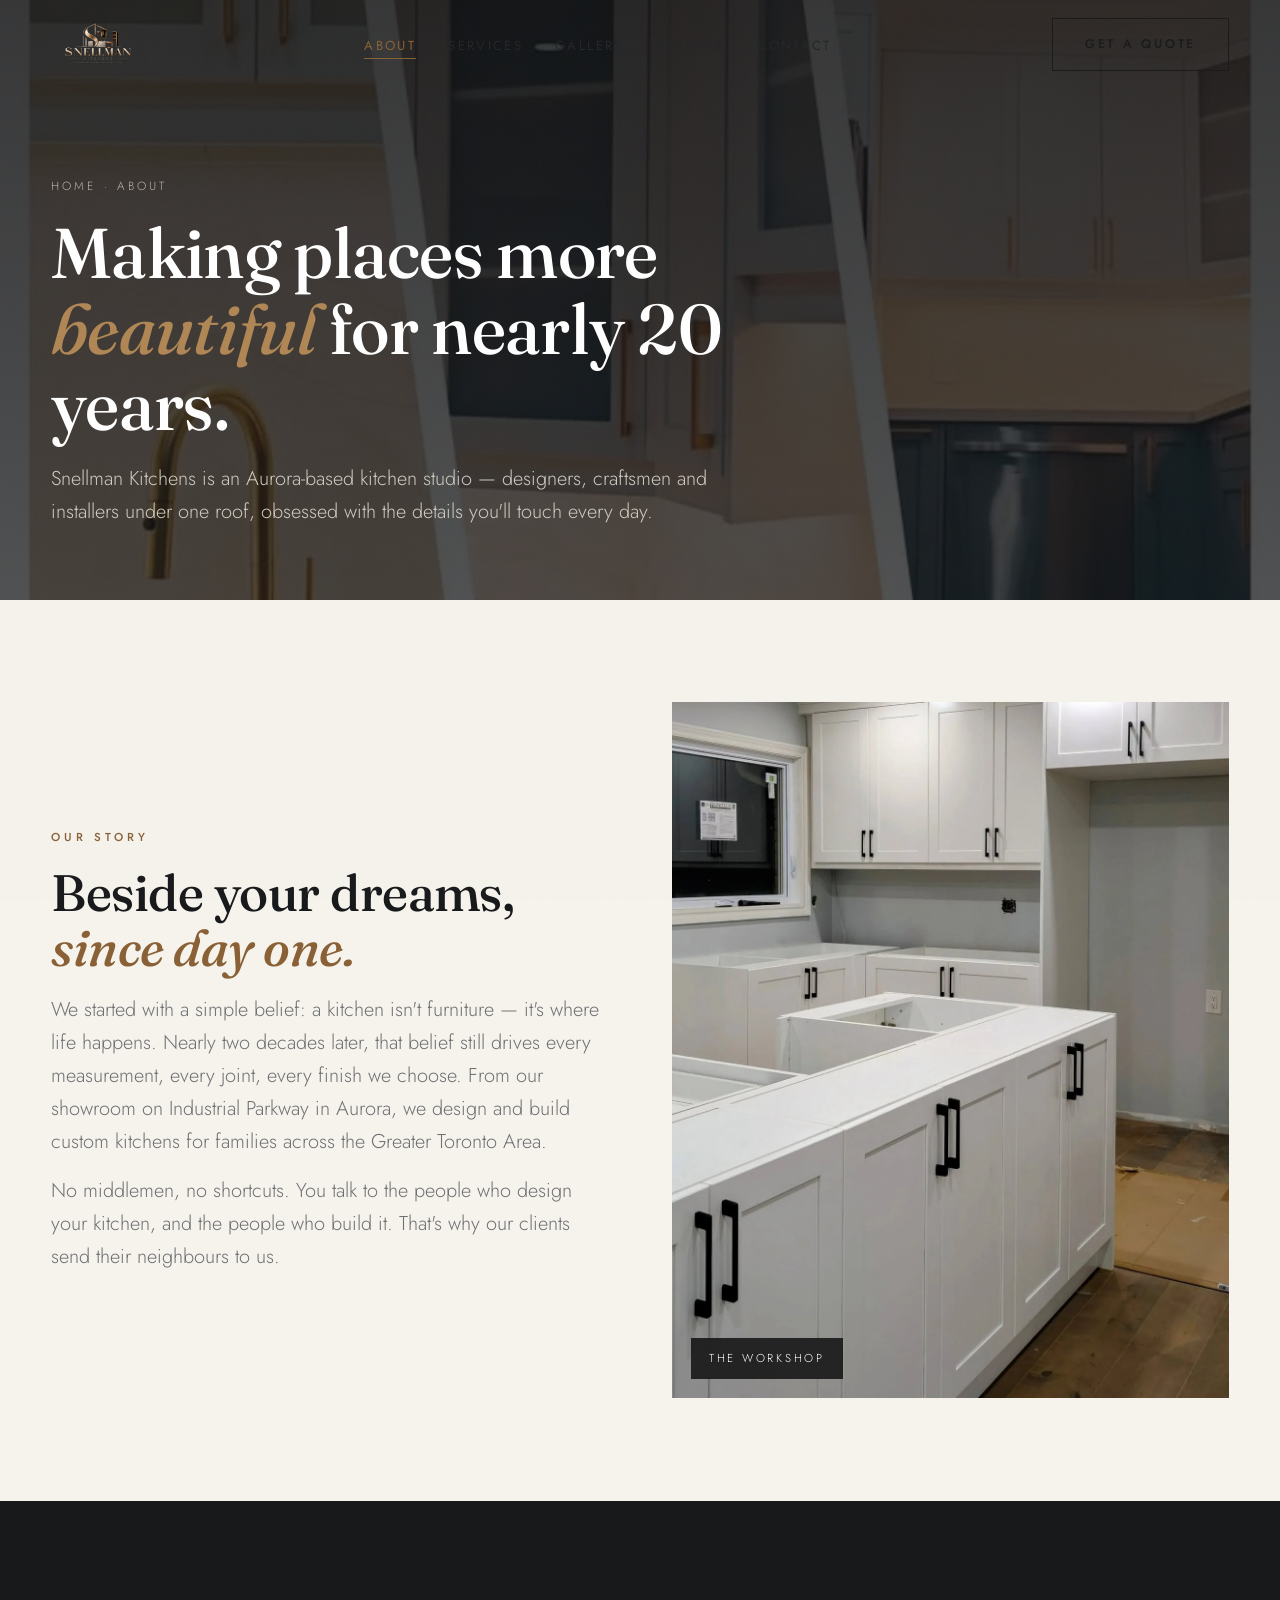
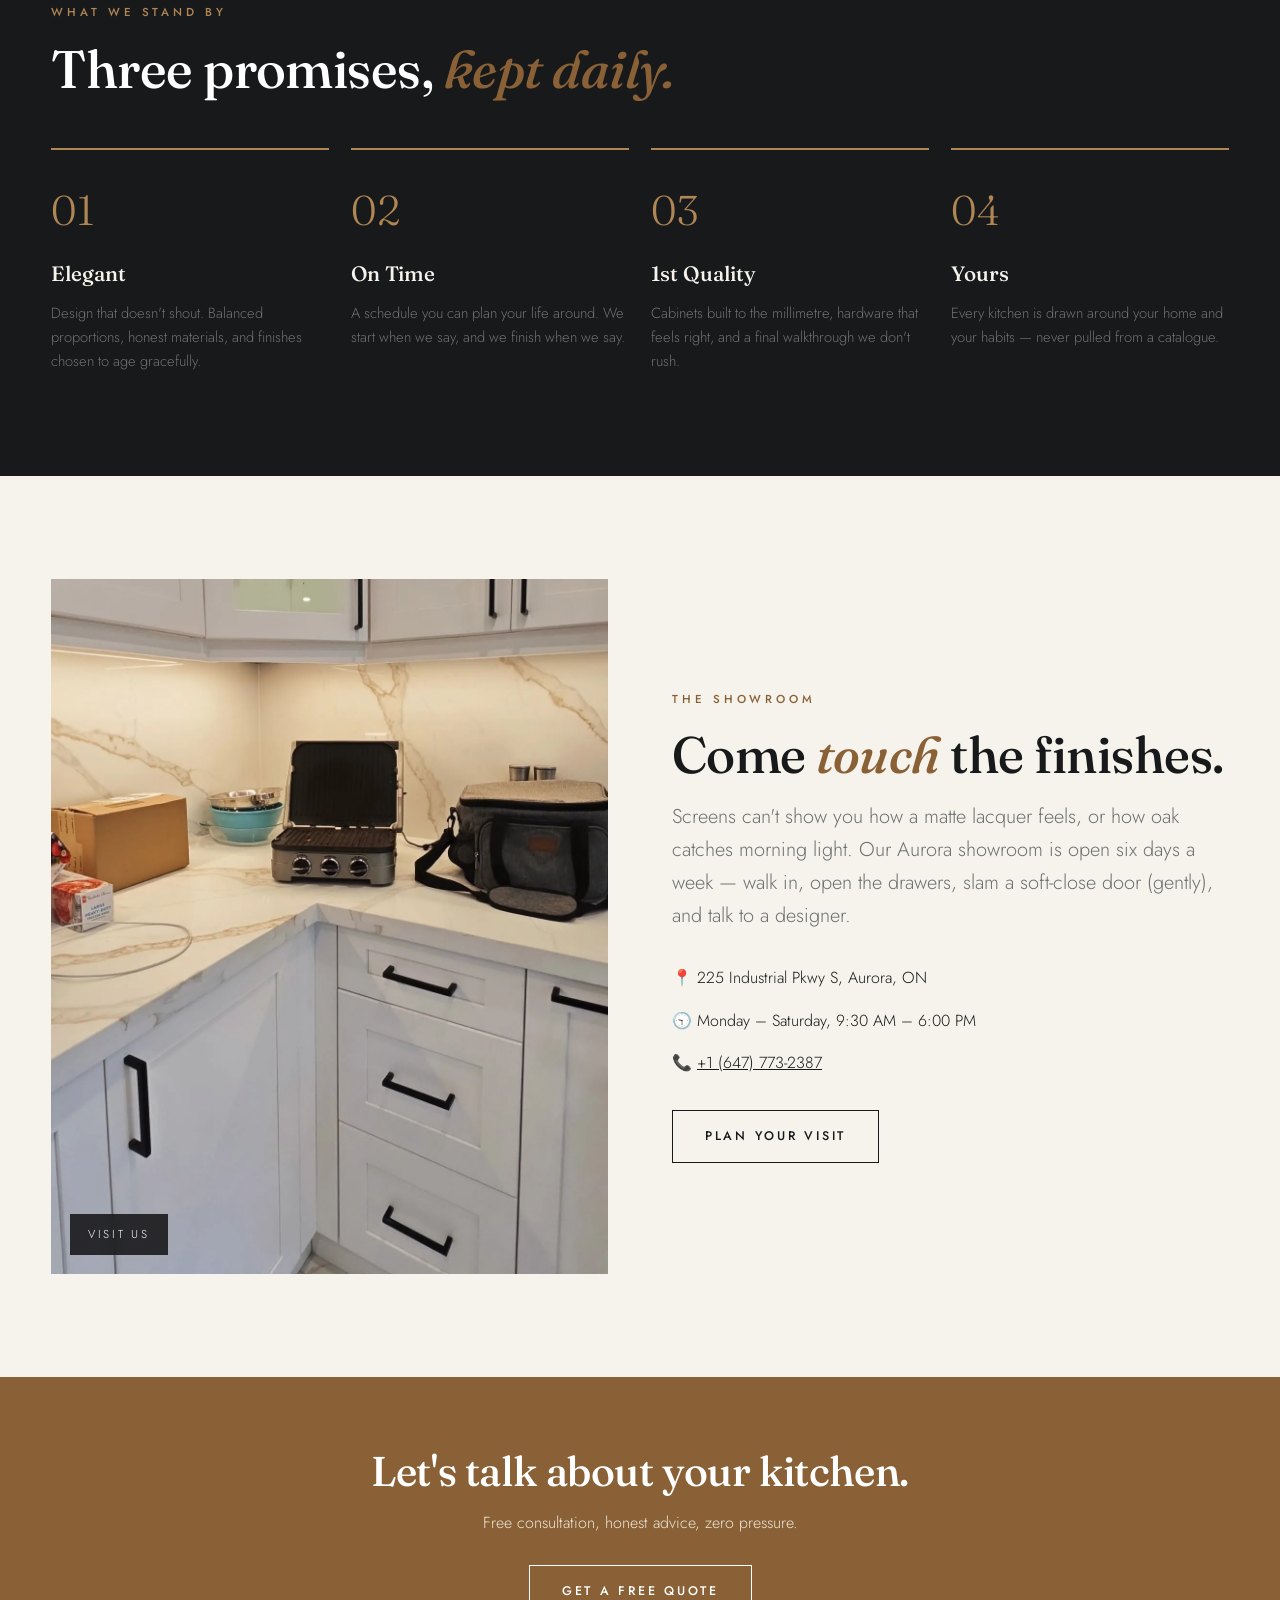
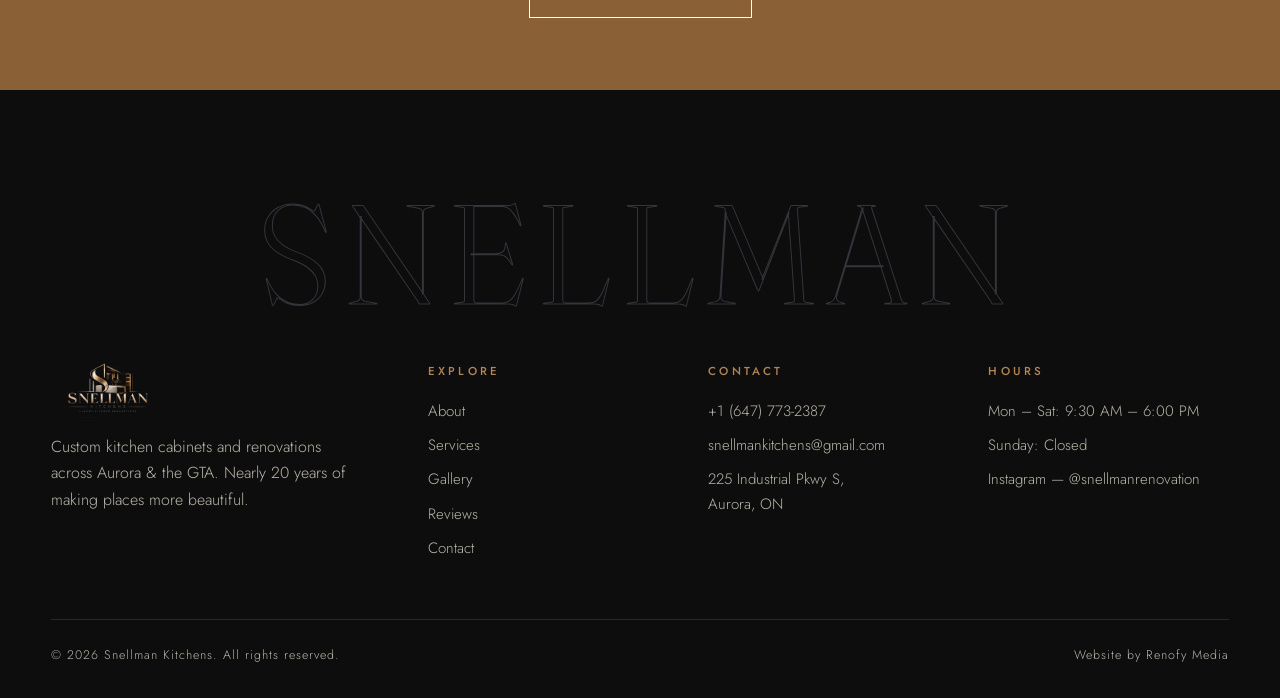
==== about.html @ 6d81fa3a "Cache-bust main.js -> main.v2.js (counter fix)" ====
<!DOCTYPE html>
<html lang="en">
<head>
<meta charset="UTF-8">
<meta name="viewport" content="width=device-width, initial-scale=1.0">
<title>About | Snellman Kitchens — Aurora, Ontario</title>
<meta name="description" content="Nearly 20 years of custom kitchen craft. Meet Snellman Kitchens — our Aurora showroom, our workshop standards, and the team behind GTA kitchens.">
<link rel="preconnect" href="https://fonts.googleapis.com">
<link rel="preconnect" href="https://fonts.gstatic.com" crossorigin>
<link href="https://fonts.googleapis.com/css2?family=Fraunces:ital,opsz,wght@0,9..144,400;0,9..144,500;0,9..144,600;1,9..144,400;1,9..144,500&family=Jost:wght@300;400;500&display=swap" rel="stylesheet">
<link rel="icon" href="assets/img/favicon.png">
<link rel="stylesheet" href="assets/css/style.css">
</head>
<body>
<div class="grain"></div>
<div id="cursor"></div>
<div id="wipe"></div>
<div id="loader"><img class="loader-logo" src="assets/img/logo.png" alt="Snellman Kitchens"><div class="bar"><span></span></div></div>

<nav id="nav">
  <div class="wrap nav-inner">
    <a class="brand" href="index.html" aria-label="Snellman Kitchens home"><img src="assets/img/logo.png" alt="Snellman Kitchens"></a>
    <ul class="nav-links">
      <li><a href="about.html" class="active">About</a></li>
      <li><a href="services.html">Services</a></li>
      <li><a href="gallery.html">Gallery</a></li>
      <li><a href="reviews.html">Reviews</a></li>
      <li><a href="contact.html">Contact</a></li>
    </ul>
    <a href="contact.html" class="btn nav-cta magnetic">Get a Quote</a>
    <button id="burger" aria-label="Open menu"><span></span><span></span><span></span></button>
  </div>
</nav>
<div id="mobileMenu">
  <a href="index.html">Home</a><a href="about.html">About</a><a href="services.html">Services</a>
  <a href="gallery.html">Gallery</a><a href="reviews.html">Reviews</a><a href="contact.html">Contact</a>
</div>

<header class="p-hero">
  <div class="bg" style="background-image:url('assets/img/about-hero.webp')"></div><div class="veil"></div>
  <div class="wrap">
    <p class="crumbs"><a href="index.html">Home</a> · About</p>
    <h1>Making places more <em>beautiful</em> for nearly 20 years.</h1>
    <p class="lead">Snellman Kitchens is an Aurora-based kitchen studio — designers, craftsmen and installers under one roof, obsessed with the details you'll touch every day.</p>
  </div>
</header>

<section class="sec"><div class="wrap">
  <div class="split">
    <div class="rv">
      <p class="eyebrow">Our story</p>
      <h2 style="font-size:clamp(2rem,4.4vw,3.2rem);margin-bottom:1.1rem">Beside your dreams, <em style="font-style:italic;color:var(--oak-deep)">since day one.</em></h2>
      <p class="lead">We started with a simple belief: a kitchen isn't furniture — it's where life happens. Nearly two decades later, that belief still drives every measurement, every joint, every finish we choose. From our showroom on Industrial Parkway in Aurora, we design and build custom kitchens for families across the Greater Toronto Area.</p>
      <p class="lead" style="margin-top:1rem">No middlemen, no shortcuts. You talk to the people who design your kitchen, and the people who build it. That's why our clients send their neighbours to us.</p>
    </div>
    <div class="ph rv rv-d1"><img src="assets/img/about-story.webp" alt="Snellman Kitchens craftsman at work"><span class="tag">The Workshop</span></div>
  </div>
</div></section>

<section class="band sec"><div class="wrap">
  <div class="sec-head rv"><p class="eyebrow">What we stand by</p><h2>Three promises, <em>kept daily.</em></h2></div>
  <div class="steps">
    <div class="step rv"><h4>Elegant</h4><p>Design that doesn't shout. Balanced proportions, honest materials, and finishes chosen to age gracefully.</p></div>
    <div class="step rv rv-d1"><h4>On Time</h4><p>A schedule you can plan your life around. We start when we say, and we finish when we say.</p></div>
    <div class="step rv rv-d2"><h4>1st Quality</h4><p>Cabinets built to the millimetre, hardware that feels right, and a final walkthrough we don't rush.</p></div>
    <div class="step rv rv-d3"><h4>Yours</h4><p>Every kitchen is drawn around your home and your habits — never pulled from a catalogue.</p></div>
  </div>
</div></section>

<section class="sec"><div class="wrap">
  <div class="split">
    <div class="ph rv"><img src="assets/img/about-showroom.webp" alt="Snellman Kitchens Aurora showroom"><span class="tag">Visit Us</span></div>
    <div class="rv rv-d1">
      <p class="eyebrow">The showroom</p>
      <h2 style="font-size:clamp(2rem,4.4vw,3.2rem);margin-bottom:1.1rem">Come <em style="font-style:italic;color:var(--oak-deep)">touch</em> the finishes.</h2>
      <p class="lead">Screens can't show you how a matte lacquer feels, or how oak catches morning light. Our Aurora showroom is open six days a week — walk in, open the drawers, slam a soft-close door (gently), and talk to a designer.</p>
      <ul style="list-style:none;margin:1.6rem 0">
        <li style="padding:.5rem 0">📍 225 Industrial Pkwy S, Aurora, ON</li>
        <li style="padding:.5rem 0">🕤 Monday – Saturday, 9:30 AM – 6:00 PM</li>
        <li style="padding:.5rem 0">📞 <a href="tel:+16477732387" style="text-decoration:underline">+1 (647) 773-2387</a></li>
      </ul>
      <a href="contact.html" class="btn magnetic">Plan Your Visit</a>
    </div>
  </div>
</div></section>

<div class="cta-band rv"><div class="wrap">
  <h3>Let's talk about your kitchen.</h3>
  <p>Free consultation, honest advice, zero pressure.</p>
  <a href="contact.html" class="btn magnetic">Get a Free Quote</a>
</div></div>

<footer><div class="wrap">
  <div class="giant" aria-hidden="true">SNELLMAN</div>
  <div class="foot-grid">
    <div><div class="foot-brand"><img src="assets/img/logo.png" alt="Snellman Kitchens"></div><p style="max-width:34ch">Custom kitchen cabinets and renovations across Aurora &amp; the GTA. Nearly 20 years of making places more beautiful.</p></div>
    <div><h5>Explore</h5><ul><li><a href="about.html">About</a></li><li><a href="services.html">Services</a></li><li><a href="gallery.html">Gallery</a></li><li><a href="reviews.html">Reviews</a></li><li><a href="contact.html">Contact</a></li></ul></div>
    <div><h5>Contact</h5><ul><li><a href="tel:+16477732387">+1 (647) 773-2387</a></li><li><a href="mailto:snellmankitchens@gmail.com">snellmankitchens@gmail.com</a></li><li>225 Industrial Pkwy S,<br>Aurora, ON</li></ul></div>
    <div><h5>Hours</h5><ul><li>Mon – Sat: 9:30 AM – 6:00 PM</li><li>Sunday: Closed</li><li><a href="https://www.instagram.com/snellmanrenovation/" target="_blank" rel="noopener">Instagram — @snellmanrenovation</a></li></ul></div>
  </div>
  <div class="foot-base"><span>© <span id="yr">2026</span> Snellman Kitchens. All rights reserved.</span><span>Website by Renofy Media</span></div>
</div></footer>
<script src="assets/js/main.v2.js"></script>
</body>
</html>
---- assets/css/style.css ----
/* Snellman Kitchens — modern transitional · grey/white/wood/black */
:root{
  --ivory:#F5F3EC; --paper:#FBFAF6; --ink:#18191B; --charcoal:#232527;
  --grey:#6F7073; --soft:#A9A8A2; --line:#E3E0D5; --line-dark:#33353A;
  --oak:#B08654; --oak-deep:#8A6136; --black:#0D0D0E;
  --serif:'Fraunces',Georgia,serif; --sans:'Jost',Helvetica,Arial,sans-serif;
  --ease:cubic-bezier(.22,.8,.24,1);
}
*{margin:0;padding:0;box-sizing:border-box}
html{scroll-behavior:smooth}
body{font-family:var(--sans);background:var(--ivory);color:var(--ink);line-height:1.65;font-weight:300;overflow-x:hidden;-webkit-font-smoothing:antialiased}
body.locked{overflow:hidden}
::selection{background:var(--oak);color:#fff}
img{max-width:100%;display:block}
a{color:inherit;text-decoration:none}
.wrap{width:min(1240px,92vw);margin:0 auto}
h1,h2,h3,.serif{font-family:var(--serif);font-weight:500;line-height:1.08;letter-spacing:-.01em}
.eyebrow{font-size:.72rem;letter-spacing:.34em;text-transform:uppercase;color:var(--oak-deep);font-weight:500;margin-bottom:1.1rem}
.lead{font-size:clamp(1.02rem,1.6vw,1.25rem);color:var(--grey);max-width:60ch}
.sec{padding:clamp(4.5rem,8vw,7.5rem) 0}
.sec-head{max-width:760px;margin-bottom:clamp(2.2rem,4vw,3.4rem)}
.sec-head h2{font-size:clamp(2rem,4.4vw,3.3rem);margin-bottom:.8rem}
.sec-head h2 em{font-style:italic;color:var(--oak-deep)}

.brand img{height:46px;width:auto;display:block}
.loader-logo{height:72px;width:auto;max-width:80vw}
.foot-brand img{height:56px;width:auto;max-width:100%}
@media(max-width:820px){.brand img{height:38px}.loader-logo{height:56px}}

/* ---------- texture / cursor / overlays ---------- */
.grain{position:fixed;inset:0;z-index:120;pointer-events:none;opacity:.05;
  background-image:url("data:image/svg+xml,%3Csvg xmlns='http://www.w3.org/2000/svg' width='140' height='140'%3E%3Cfilter id='n'%3E%3CfeTurbulence type='fractalNoise' baseFrequency='.9' numOctaves='2'/%3E%3C/filter%3E%3Crect width='140' height='140' filter='url(%23n)' opacity='.6'/%3E%3C/svg%3E")}
#cursor{position:fixed;top:0;left:0;width:14px;height:14px;border-radius:50%;background:var(--oak);z-index:200;pointer-events:none;mix-blend-mode:multiply;transform:translate(-50%,-50%);transition:width .3s var(--ease),height .3s var(--ease),background .3s,opacity .3s;opacity:0}
#cursor.on{opacity:1}
#cursor.view{width:84px;height:84px;background:rgba(176,134,84,.92);mix-blend-mode:normal}
#cursor.view::after{content:'VIEW';position:absolute;inset:0;display:flex;align-items:center;justify-content:center;color:#fff;font-size:.68rem;letter-spacing:.28em;font-weight:500}
@media(hover:none){#cursor{display:none}}
#loader{position:fixed;inset:0;background:var(--ink);z-index:300;display:flex;flex-direction:column;gap:1.4rem;align-items:center;justify-content:center;transition:opacity .7s var(--ease),visibility .7s}
#loader.done{opacity:0;visibility:hidden}
#loader .mark{color:var(--ivory);font-family:var(--serif);font-size:clamp(1.8rem,4vw,2.6rem);letter-spacing:.24em}
#loader .mark small{display:block;font-family:var(--sans);font-size:.66rem;letter-spacing:.5em;color:var(--oak);margin-top:.6rem;text-align:center}
#loader .bar{width:min(320px,60vw);height:2px;background:#33353a;overflow:hidden}
#loader .bar span{display:block;height:100%;width:0;background:var(--oak);transition:width .3s}
#wipe{position:fixed;inset:0;background:var(--oak-deep);z-index:250;transform:scaleY(0);transform-origin:top;pointer-events:none}
#wipe.run{animation:wipe 1.1s var(--ease)}
@keyframes wipe{0%{transform:scaleY(0);transform-origin:top}45%{transform:scaleY(1);transform-origin:top}55%{transform:scaleY(1);transform-origin:bottom}100%{transform:scaleY(0);transform-origin:bottom}}

/* ---------- nav ---------- */
#nav{position:fixed;top:0;left:0;right:0;z-index:100;transition:transform .5s var(--ease),background .4s,box-shadow .4s;padding:1.15rem 0}
#nav .nav-inner{display:flex;align-items:center;justify-content:space-between;gap:1.5rem}
#nav.scrolled{background:rgba(245,243,236,.94);backdrop-filter:blur(12px);box-shadow:0 1px 0 var(--line)}
#nav.hidden{transform:translateY(-110%)}
.brand{font-family:var(--serif);font-size:1.35rem;letter-spacing:.22em;color:var(--ink);display:flex;align-items:center;gap:.6rem}
.brand b{font-weight:600}
.brand small{font-family:var(--sans);font-size:.58rem;letter-spacing:.44em;color:var(--oak-deep);font-weight:500}
.brand .rule{width:34px;height:2px;background:var(--oak)}
.nav-links{display:flex;gap:2rem;list-style:none}
.nav-links a{font-size:.82rem;letter-spacing:.18em;text-transform:uppercase;font-weight:400;position:relative;padding:.3rem 0;color:var(--charcoal)}
.nav-links a::after{content:'';position:absolute;left:0;bottom:0;width:0;height:1px;background:var(--oak-deep);transition:width .35s var(--ease)}
.nav-links a:hover::after,.nav-links a.active::after{width:100%}
.nav-links a.active{color:var(--oak-deep)}
.btn{display:inline-flex;align-items:center;gap:.7rem;padding:.95rem 2rem;border:1px solid var(--ink);font-size:.78rem;letter-spacing:.22em;text-transform:uppercase;font-weight:500;color:var(--ink);background:transparent;cursor:pointer;transition:all .35s var(--ease);position:relative;overflow:hidden}
.btn.solid{background:var(--ink);color:var(--ivory)}
.btn.oak{background:var(--oak);border-color:var(--oak);color:#fff}
.btn:hover{background:var(--oak-deep);border-color:var(--oak-deep);color:#fff;transform:translateY(-2px)}
.btn.magnetic{will-change:transform}
#burger{display:none;background:none;border:0;cursor:pointer;flex-direction:column;gap:6px;padding:.5rem}
#burger span{width:26px;height:2px;background:var(--ink);transition:.35s var(--ease)}
#mobileMenu{position:fixed;inset:0;background:var(--ink);z-index:99;display:flex;flex-direction:column;align-items:center;justify-content:center;gap:1.2rem;opacity:0;visibility:hidden;transition:.45s var(--ease)}
#mobileMenu.open{opacity:1;visibility:visible}
#mobileMenu a{color:var(--ivory);font-family:var(--serif);font-size:2rem}
#mobileMenu a:hover{color:var(--oak)}

/* ---------- hero ---------- */
.hero{position:relative;min-height:100svh;display:flex;align-items:flex-end;overflow:hidden;background:var(--ink);color:var(--ivory)}
.hero-bg{position:absolute;inset:-8% 0;background-size:cover;background-position:center;will-change:transform;transform:scale(1.06)}
.hero-veil{position:absolute;inset:0;background:linear-gradient(180deg,rgba(13,13,14,.42) 0%,rgba(13,13,14,.12) 42%,rgba(13,13,14,.78) 100%)}
.hero-content{position:relative;z-index:2;padding:9rem 0 3.2rem;width:min(1240px,92vw);margin:0 auto}
.hero .eyebrow{color:var(--oak)}
.hero h1{font-size:clamp(2.9rem,7.4vw,6rem);color:#fff;max-width:14ch}
.hero h1 em{font-style:italic;color:var(--oak)}
.hero h1 .line{display:block;overflow:hidden}
.hero h1 .line>span{display:inline-block;transform:translateY(110%);animation:riseUp 1.1s var(--ease) forwards}
.hero h1 .line:nth-child(2)>span{animation-delay:.14s}
@keyframes riseUp{to{transform:translateY(0)}}
.hero .lead{color:#D8D5CB;margin:1.4rem 0 2.2rem}
.hero-ctas{display:flex;gap:1rem;flex-wrap:wrap}
.hero-ctas .btn{border-color:rgba(255,255,255,.5);color:#fff}
.hero-ctas .btn.solid{background:#fff;border-color:#fff;color:var(--ink)}
.hero-ctas .btn:hover{background:var(--oak);border-color:var(--oak);color:#fff}
.hero-foot{position:relative;z-index:2;border-top:1px solid rgba(255,255,255,.16);padding:1.3rem 0;margin-top:3rem}
.hero-foot .wrap{display:flex;justify-content:space-between;align-items:center;gap:1rem}
.stars{color:var(--oak);letter-spacing:.2em;margin-right:.7rem}
.hero-foot{color:#CFCBC0;font-size:.86rem;letter-spacing:.12em;text-transform:uppercase}
.scroll-hint{display:flex;align-items:center;gap:.7rem}
.scroll-hint::after{content:'';width:44px;height:1px;background:var(--oak);animation:hint 2s var(--ease) infinite}
@keyframes hint{0%,100%{transform:scaleX(.4);transform-origin:left}50%{transform:scaleX(1);transform-origin:left}}

/* ---------- marquee ---------- */
.marquee{background:var(--ink);color:var(--ivory);overflow:hidden;padding:1.15rem 0;border-top:1px solid #2c2e33}
.marquee .track{display:flex;gap:3.5rem;width:max-content;animation:slide 30s linear infinite;font-size:.8rem;letter-spacing:.32em;text-transform:uppercase;color:#B9B5A8}
.marquee .track i{color:var(--oak);font-style:normal}
@keyframes slide{to{transform:translateX(-50%)}}

/* ---------- intro split ---------- */
.split{display:grid;grid-template-columns:1fr 1fr;gap:clamp(2rem,5vw,4.5rem);align-items:center}
.split .ph{position:relative;overflow:hidden}
.split .ph img{width:100%;height:100%;object-fit:cover;aspect-ratio:4/5;transition:transform 1.2s var(--ease)}
.split .ph:hover img{transform:scale(1.045)}
.split .ph .tag{position:absolute;left:1.2rem;bottom:1.2rem;background:rgba(13,13,14,.82);color:#fff;font-size:.72rem;letter-spacing:.24em;text-transform:uppercase;padding:.7rem 1.1rem;backdrop-filter:blur(6px)}
.stats{display:grid;grid-template-columns:repeat(4,1fr);gap:1px;background:var(--line);border:1px solid var(--line);margin-top:clamp(3rem,6vw,5rem)}
.stat{background:var(--paper);padding:2.2rem 1.4rem;text-align:center}
.stat .num{font-family:var(--serif);font-size:clamp(2rem,3.6vw,3rem);color:var(--ink)}
.stat .num sup{color:var(--oak-deep);font-size:.6em}
.stat p{font-size:.74rem;letter-spacing:.2em;text-transform:uppercase;color:var(--grey);margin-top:.5rem}

/* ---------- services cards ---------- */
.svc-grid{display:grid;grid-template-columns:repeat(3,1fr);gap:1.4rem}
.svc{position:relative;overflow:hidden;background:var(--charcoal);color:#fff;min-height:480px;display:flex;align-items:flex-end;cursor:pointer}
.svc .bg{position:absolute;inset:0;background-size:cover;background-position:center;transition:transform 1.1s var(--ease),filter .8s}
.svc::after{content:'';position:absolute;inset:0;background:linear-gradient(180deg,rgba(13,13,14,.05) 30%,rgba(13,13,14,.88) 100%)}
.svc:hover .bg{transform:scale(1.06)}
.svc .tx{position:relative;z-index:2;padding:2.2rem}
.svc .n{font-size:.72rem;letter-spacing:.3em;color:var(--oak);margin-bottom:.8rem}
.svc h3{font-size:1.7rem;margin-bottom:.7rem;color:#fff}
.svc p{font-size:.94rem;color:#CFCCC2;max-height:0;opacity:0;overflow:hidden;transition:max-height .6s var(--ease),opacity .5s,margin .5s}
.svc:hover p{max-height:140px;opacity:1;margin-top:.4rem}
.svc .go{position:relative;z-index:2;margin:0 2.2rem 2.2rem 0;align-self:flex-end;font-size:.74rem;letter-spacing:.26em;color:#fff;display:flex;align-items:center;gap:.6rem}
.svc .go::after{content:'→';color:var(--oak);transition:transform .35s}
.svc:hover .go::after{transform:translateX(8px)}

/* ---------- feature rows (services page) ---------- */
.feat{display:grid;grid-template-columns:1fr 1fr;gap:clamp(2rem,5vw,4.5rem);align-items:center;padding:clamp(2.5rem,5vw,4rem) 0;border-top:1px solid var(--line)}
.feat:first-of-type{border-top:0}
.feat.flip>.ph{order:2}
.feat .ph{overflow:hidden}
.feat .ph img{width:100%;aspect-ratio:16/11;object-fit:cover;transition:transform 1.2s var(--ease)}
.feat .ph:hover img{transform:scale(1.05)}
.feat h3{font-size:clamp(1.6rem,3vw,2.4rem);margin:.6rem 0 1rem}
.feat p{color:var(--grey);margin-bottom:1rem;max-width:52ch}
.feat ul{list-style:none;margin:1.2rem 0 1.6rem}
.feat ul li{padding:.55rem 0 .55rem 1.8rem;position:relative;font-size:.95rem;color:var(--charcoal)}
.feat ul li::before{content:'';position:absolute;left:0;top:1.05rem;width:12px;height:12px;border:1.5px solid var(--oak-deep);transform:rotate(45deg)}
.chiprow{display:flex;flex-wrap:wrap;gap:.6rem;margin:1rem 0 1.4rem}
.chip{font-size:.72rem;letter-spacing:.18em;text-transform:uppercase;border:1px solid var(--line);padding:.55rem 1rem;color:var(--grey);background:var(--paper)}

/* ---------- dark band ---------- */
.band{background:var(--ink);color:var(--ivory);position:relative;overflow:hidden}
.band .sec-head h2{color:#fff}
.band .lead{color:#B9B5A8}
.band .eyebrow{color:var(--oak)}

/* ---------- process ---------- */
.steps{display:grid;grid-template-columns:repeat(4,1fr);gap:1.4rem;counter-reset:step}
.step{border-top:2px solid var(--oak);padding-top:1.6rem}
.step::before{counter-increment:step;content:'0' counter(step);font-family:var(--serif);font-size:2.6rem;color:var(--oak)}
.step h4{font-family:var(--serif);font-size:1.3rem;margin:.8rem 0 .6rem;font-weight:500}
.step p{font-size:.92rem;color:var(--grey)}

/* ---------- gallery ---------- */
.g-grid{display:grid;grid-template-columns:repeat(3,1fr);gap:1.1rem}
.g-item{position:relative;overflow:hidden;cursor:pointer;background:var(--charcoal)}
.g-item img{width:100%;height:100%;object-fit:cover;aspect-ratio:4/3;transition:transform 1s var(--ease),filter .6s}
.g-item:hover img{transform:scale(1.07)}
.g-item .cap{position:absolute;left:0;right:0;bottom:0;padding:2.4rem 1.4rem 1.2rem;background:linear-gradient(transparent,rgba(13,13,14,.85));color:#fff;font-size:.8rem;letter-spacing:.16em;text-transform:uppercase;opacity:0;transform:translateY(12px);transition:.45s var(--ease)}
.g-item:hover .cap{opacity:1;transform:none}
.g-item.tall img{aspect-ratio:3/4}
.filters{display:flex;gap:.7rem;flex-wrap:wrap;margin-bottom:2rem}
.filters button{background:none;border:1px solid var(--line);padding:.7rem 1.4rem;font-family:var(--sans);font-size:.74rem;letter-spacing:.2em;text-transform:uppercase;cursor:pointer;color:var(--grey);transition:.3s}
.filters button.on,.filters button:hover{background:var(--ink);border-color:var(--ink);color:#fff}
#lightbox{position:fixed;inset:0;z-index:220;background:rgba(13,13,14,.94);display:flex;align-items:center;justify-content:center;opacity:0;visibility:hidden;transition:.4s}
#lightbox.open{opacity:1;visibility:visible}
#lightbox img{max-width:90vw;max-height:84vh;object-fit:contain;box-shadow:0 30px 80px rgba(0,0,0,.5)}
#lightbox .lb-cap{position:absolute;bottom:2rem;left:0;right:0;text-align:center;color:#fff;font-size:.82rem;letter-spacing:.22em;text-transform:uppercase}
#lightbox .lb-x{position:absolute;top:1.6rem;right:2rem;color:#fff;font-size:2rem;background:none;border:0;cursor:pointer}
#lightbox .lb-nav{position:absolute;top:50%;transform:translateY(-50%);background:none;border:1px solid rgba(255,255,255,.4);color:#fff;width:52px;height:52px;border-radius:50%;cursor:pointer;font-size:1.3rem;transition:.3s}
#lightbox .lb-nav:hover{background:var(--oak);border-color:var(--oak)}
#lightbox .prev{left:1.6rem}#lightbox .next{right:1.6rem}

/* ---------- reviews ---------- */
.rev-shell{position:relative;max-width:860px;margin:0 auto;text-align:center}
.rev-track{overflow:hidden}
.rev{display:none;padding:0 1rem}
.rev.on{display:block;animation:fadeUp .6s var(--ease)}
@keyframes fadeUp{from{opacity:0;transform:translateY(24px)}to{opacity:1;transform:none}}
.rev .q{font-family:var(--serif);font-size:clamp(1.35rem,2.8vw,2.1rem);line-height:1.4;font-style:italic}
.rev .who{margin-top:1.6rem;font-size:.78rem;letter-spacing:.26em;text-transform:uppercase;color:var(--grey)}
.rev .stars{margin-bottom:1.4rem;display:block;font-size:1.1rem}
.rev-dots{display:flex;gap:.7rem;justify-content:center;margin-top:2rem}
.rev-dots button{width:34px;height:3px;background:var(--line);border:0;cursor:pointer;transition:.3s}
.rev-dots button.on{background:var(--oak-deep)}
.rev-card{background:var(--paper);border:1px solid var(--line);padding:2.4rem;text-align:left}
.rev-card .stars{margin-bottom:1rem}
.rev-card p{font-style:italic;font-family:var(--serif);font-size:1.12rem;line-height:1.6;margin-bottom:1.2rem}
.rev-card .who{font-size:.74rem;letter-spacing:.24em;text-transform:uppercase;color:var(--grey)}
.rev-grid{display:grid;grid-template-columns:repeat(2,1fr);gap:1.4rem}
.cta-band{background:var(--oak-deep);color:#fff;text-align:center;padding:clamp(3rem,6vw,4.5rem) 1.5rem}
.cta-band h3{font-size:clamp(1.7rem,3.6vw,2.6rem);margin-bottom:1rem;color:#fff}
.cta-band p{color:#EDE6D6;max-width:56ch;margin:0 auto 1.8rem}
.cta-band .btn{border-color:#fff;color:#fff}
.cta-band .btn:hover{background:#fff;color:var(--oak-deep);border-color:#fff}

/* ---------- faq ---------- */
.faq{border-top:1px solid var(--line)}
.faq-item{border-bottom:1px solid var(--line)}
.faq-q{width:100%;background:none;border:0;display:flex;justify-content:space-between;align-items:center;gap:1rem;padding:1.5rem .2rem;cursor:pointer;font-family:var(--serif);font-size:1.25rem;text-align:left;color:var(--ink)}
.faq-q .pm{font-family:var(--sans);font-size:1.6rem;color:var(--oak-deep);transition:transform .4s var(--ease);flex-shrink:0}
.faq-item.open .faq-q .pm{transform:rotate(45deg)}
.faq-a{max-height:0;overflow:hidden;transition:max-height .5s var(--ease)}
.faq-a p{padding:0 .2rem 1.6rem;color:var(--grey);max-width:70ch}

/* ---------- contact ---------- */
.contact-grid{display:grid;grid-template-columns:1fr 1.1fr;gap:clamp(2rem,5vw,4rem);align-items:start}
.info-card{background:var(--ink);color:var(--ivory);padding:clamp(2rem,4vw,3rem)}
.info-card h3{color:#fff;font-size:1.7rem;margin-bottom:1.4rem}
.info-row{display:flex;gap:1.1rem;padding:1.1rem 0;border-top:1px solid #33353a;align-items:flex-start}
.info-row:first-of-type{border-top:0}
.info-row .ic{width:42px;height:42px;flex-shrink:0;border:1px solid var(--oak);display:flex;align-items:center;justify-content:center;color:var(--oak);font-size:1.05rem}
.info-row b{display:block;font-size:.72rem;letter-spacing:.26em;text-transform:uppercase;color:var(--oak);margin-bottom:.3rem;font-weight:500}
.info-row a,.info-row span.v{color:#EDEBE2;font-size:1.02rem}
.info-row a:hover{color:var(--oak)}
form.quote .frow{display:grid;grid-template-columns:1fr 1fr;gap:1.1rem}
.field{margin-bottom:1.15rem}
.field label{display:block;font-size:.72rem;letter-spacing:.24em;text-transform:uppercase;color:var(--grey);margin-bottom:.55rem}
.field input,.field select,.field textarea{width:100%;background:var(--paper);border:1px solid var(--line);padding:.95rem 1.1rem;font-family:var(--sans);font-size:1rem;color:var(--ink);transition:border .3s;appearance:none}
.field textarea{min-height:140px;resize:vertical}
.field input:focus,.field select:focus,.field textarea:focus{outline:none;border-color:var(--oak-deep)}
.form-note{font-size:.82rem;color:var(--soft);margin-top:1rem}
#formMsg{display:none;margin-top:1.2rem;padding:1.1rem 1.3rem;background:#EAF3E7;border:1px solid #BFD8B4;color:#2E5B26;font-size:.95rem}
.map{margin-top:clamp(2.5rem,5vw,4rem);border:1px solid var(--line)}
.map iframe{width:100%;height:380px;border:0;display:block;filter:grayscale(1) contrast(1.05)}

/* ---------- footer ---------- */
footer{background:var(--black);color:#B9B5A8;padding:clamp(3.5rem,6vw,5rem) 0 2rem}
.foot-grid{display:grid;grid-template-columns:1.4fr 1fr 1fr 1fr;gap:2.5rem;margin-bottom:3rem}
.foot-brand{font-family:var(--serif);color:#fff;font-size:1.5rem;letter-spacing:.2em;margin-bottom:1rem}
.foot-brand small{display:block;font-family:var(--sans);font-size:.6rem;letter-spacing:.44em;color:var(--oak);margin-top:.4rem}
footer h5{font-size:.72rem;letter-spacing:.28em;text-transform:uppercase;color:var(--oak);margin-bottom:1.1rem;font-weight:500}
footer ul{list-style:none}
footer li{margin-bottom:.6rem;font-size:.94rem}
footer a:hover{color:#fff}
.foot-base{border-top:1px solid #26282c;padding-top:1.6rem;display:flex;justify-content:space-between;gap:1rem;flex-wrap:wrap;font-size:.78rem;letter-spacing:.08em}
.giant{font-family:var(--serif);font-size:clamp(3.4rem,11vw,10rem);line-height:1;color:transparent;-webkit-text-stroke:1px #33353a;text-align:center;letter-spacing:.08em;margin:1rem 0 2.4rem;user-select:none;white-space:nowrap;overflow:hidden}

/* ---------- page hero (subpages) ---------- */
.p-hero{position:relative;background:var(--ink);color:#fff;padding:11rem 0 4.5rem;overflow:hidden}
.p-hero .bg{position:absolute;inset:0;background-size:cover;background-position:center;opacity:.34}
.p-hero .veil{position:absolute;inset:0;background:linear-gradient(180deg,rgba(13,13,14,.55),rgba(13,13,14,.25))}
.p-hero .wrap{position:relative;z-index:2}
.p-hero h1{font-size:clamp(2.4rem,5.6vw,4.4rem);color:#fff;max-width:16ch}
.p-hero h1 em{font-style:italic;color:var(--oak)}
.p-hero .crumbs{font-size:.74rem;letter-spacing:.26em;text-transform:uppercase;color:#B9B5A8;margin-bottom:1.2rem}
.p-hero .crumbs a:hover{color:#fff}
.p-hero .lead{color:#CFCBC0;margin-top:1.2rem}

/* ---------- reveal anim ---------- */
.rv{opacity:0;transform:translateY(36px);transition:opacity .9s var(--ease),transform .9s var(--ease)}
.rv.in{opacity:1;transform:none}
.rv-d1{transition-delay:.12s}.rv-d2{transition-delay:.24s}.rv-d3{transition-delay:.36s}

/* ---------- responsive ---------- */
@media(max-width:1020px){
  .svc-grid{grid-template-columns:1fr 1fr}
  .g-grid{grid-template-columns:1fr 1fr}
  .steps{grid-template-columns:1fr 1fr}
  .stats{grid-template-columns:1fr 1fr}
  .foot-grid{grid-template-columns:1fr 1fr}
}
@media(max-width:820px){
  .nav-links,.nav-cta{display:none}
  #burger{display:flex}
  .split,.contact-grid,.feat{grid-template-columns:1fr}
  .feat.flip>.ph{order:0}
  .svc-grid,.g-grid,.rev-grid{grid-template-columns:1fr}
  .steps{grid-template-columns:1fr}
  form.quote .frow{grid-template-columns:1fr}
  .foot-grid{grid-template-columns:1fr}
  .hero-ctas .btn{width:100%;justify-content:center}
}
@media(prefers-reduced-motion:reduce){
  *,*::before,*::after{animation-duration:.001s!important;transition-duration:.001s!important}
  .rv{opacity:1;transform:none}
  .hero h1 .line>span{transform:none}
}
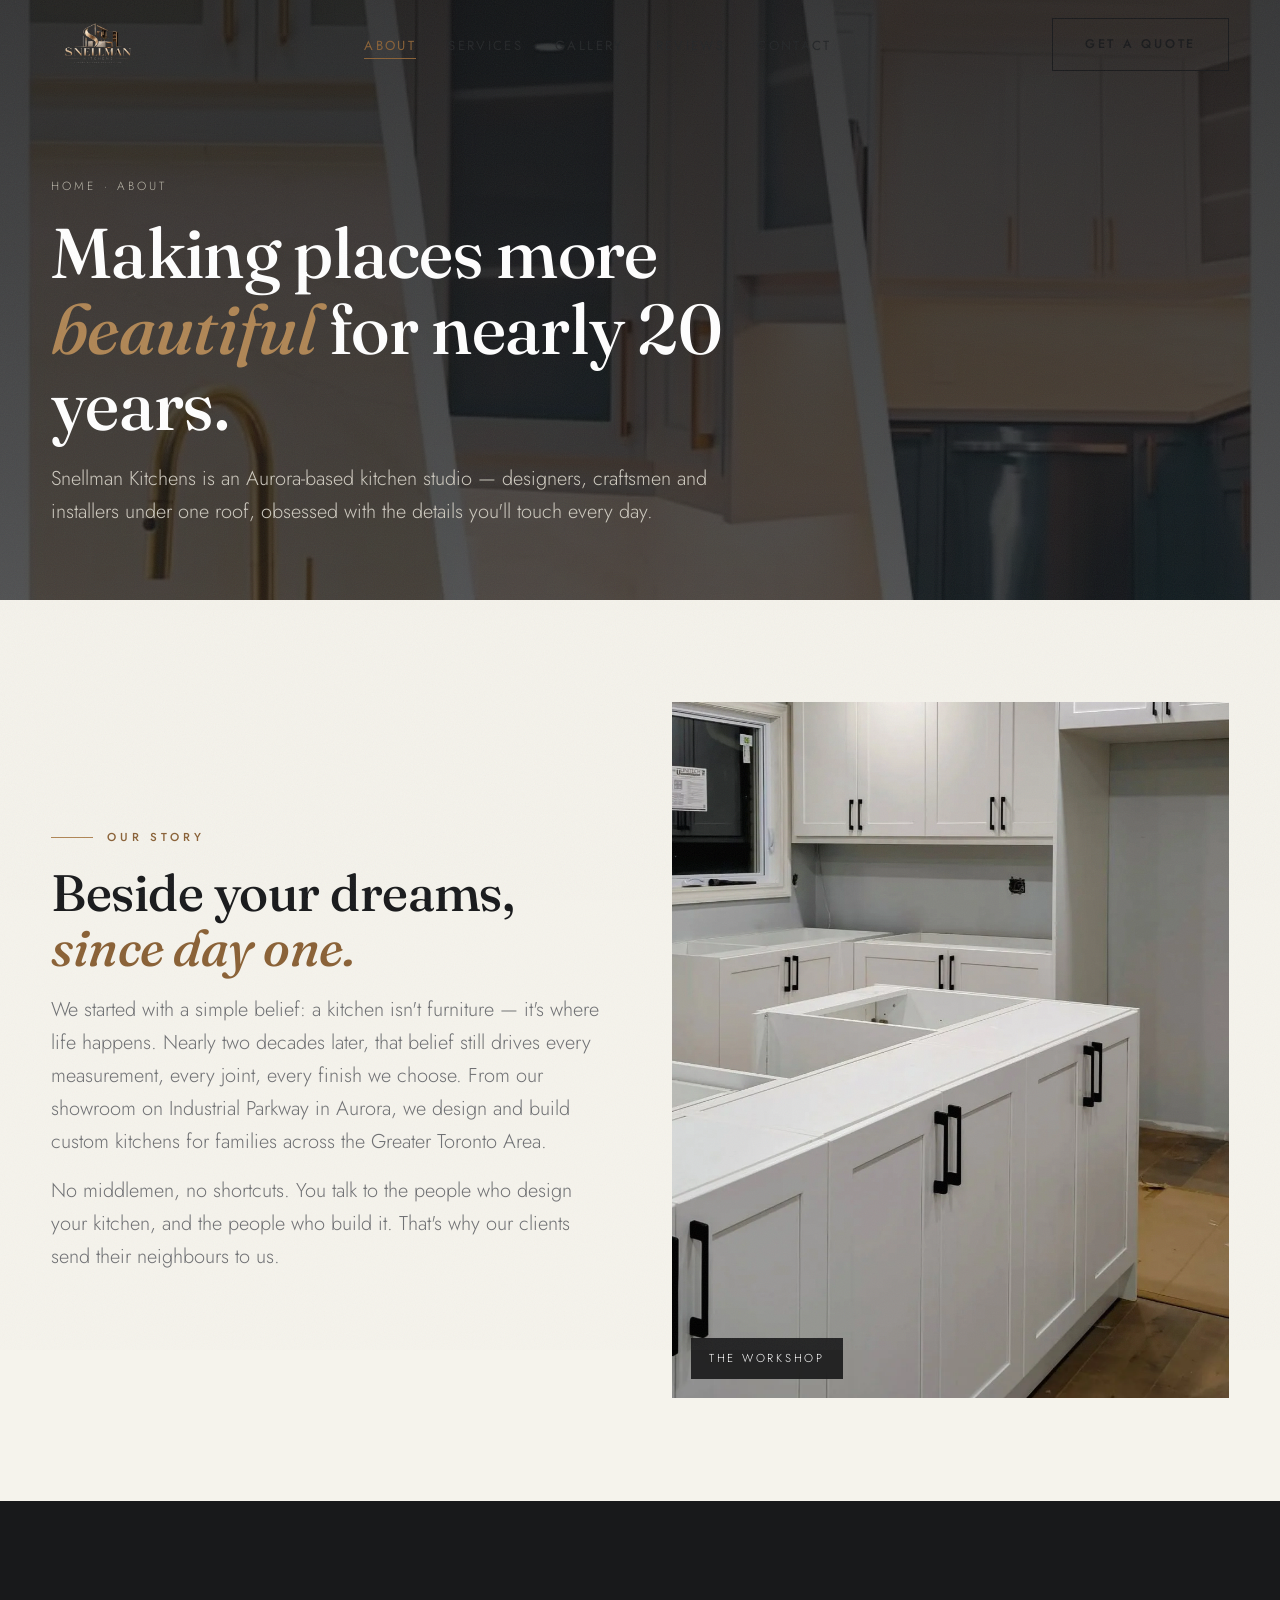
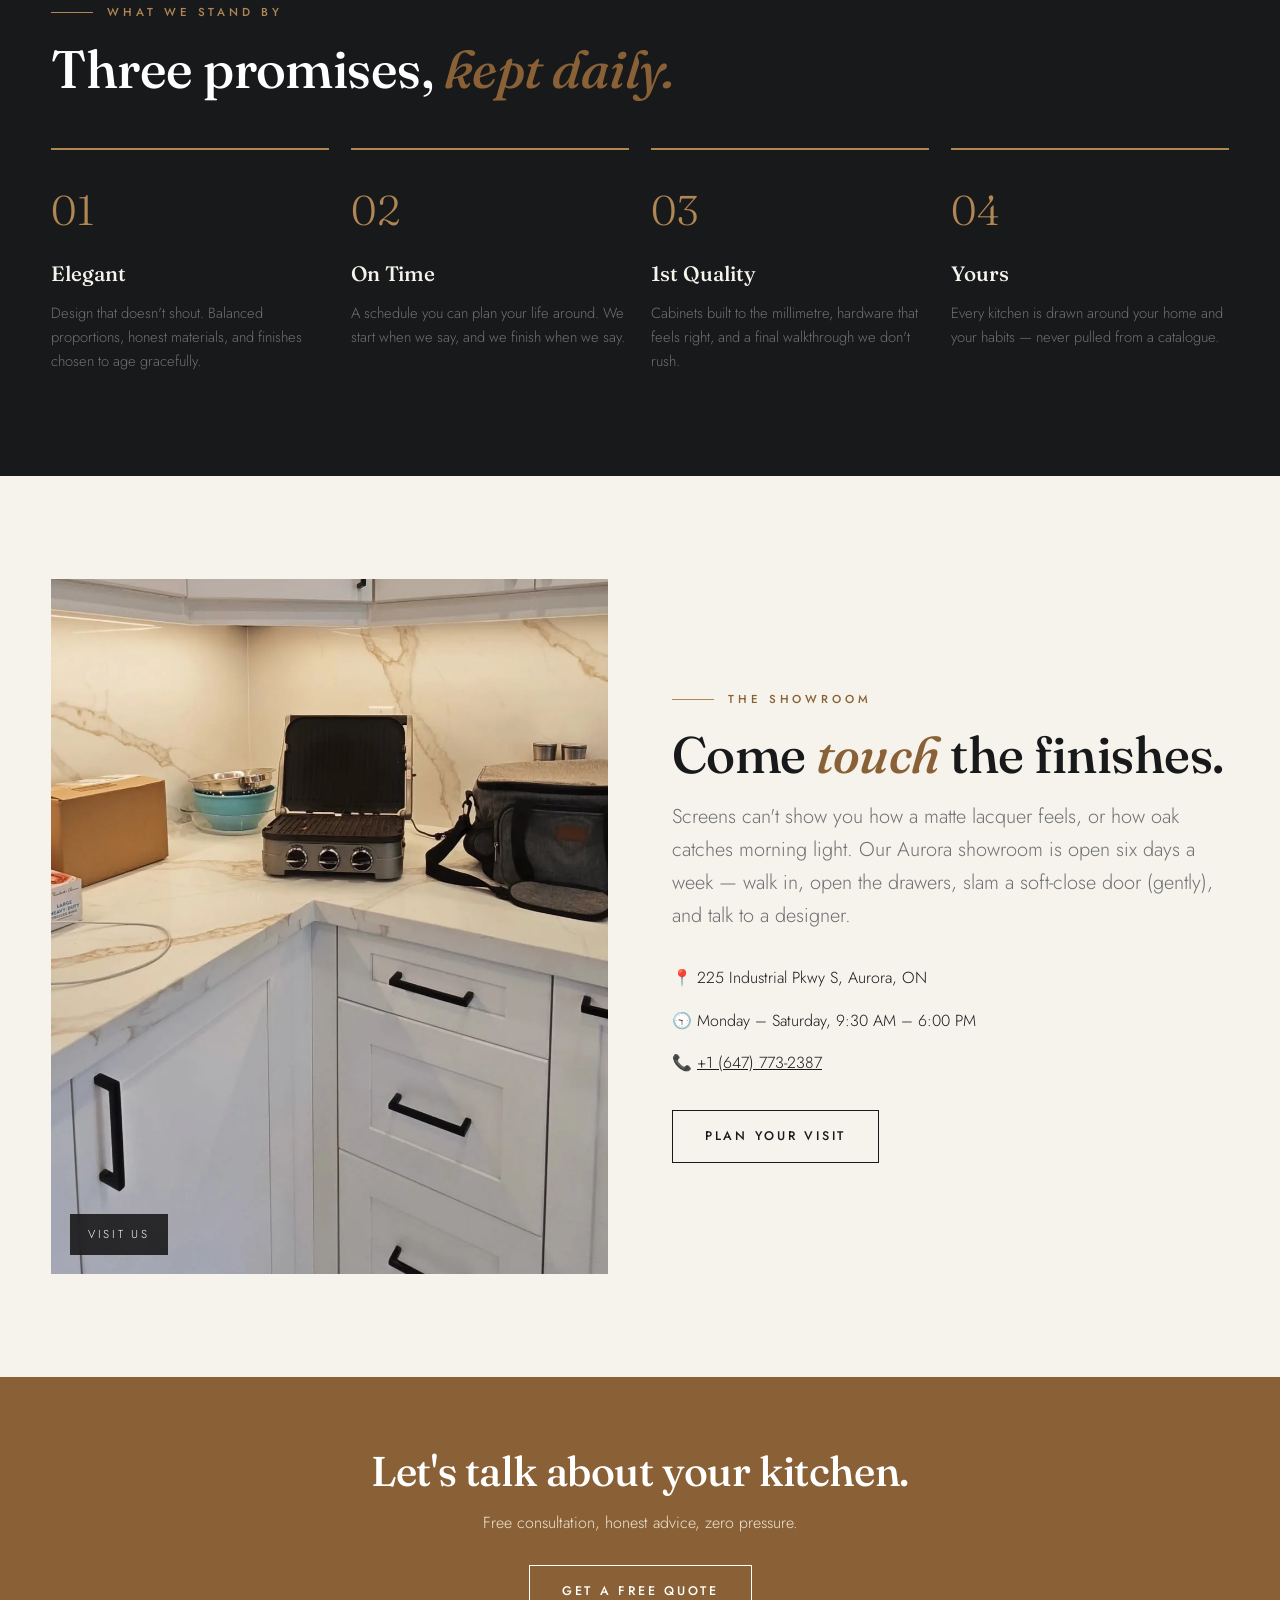
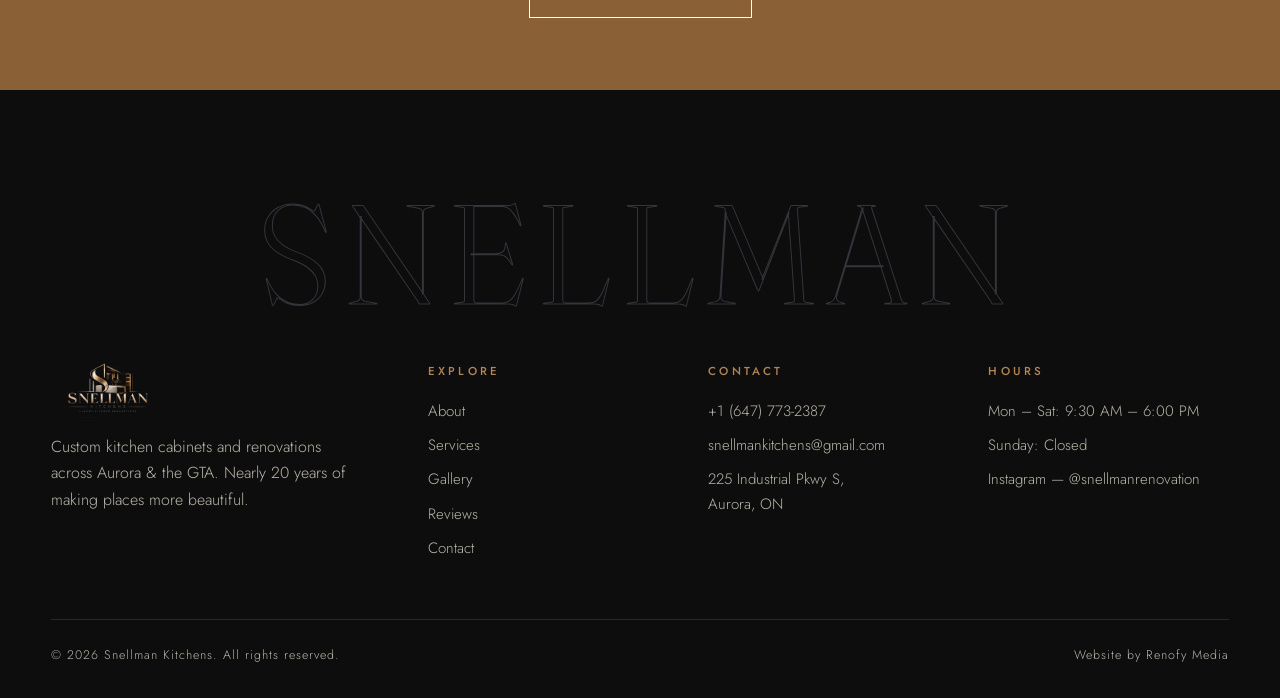
==== commit 61d6fd99: "Luxury pass: film grain, ken burns hero, gold shimmer, blur reveals, button sweeps, scroll parallax " ====
--- a/about.html
+++ b/about.html
@@ -9,7 +9,7 @@
 <link rel="preconnect" href="https://fonts.gstatic.com" crossorigin>
 <link href="https://fonts.googleapis.com/css2?family=Fraunces:ital,opsz,wght@0,9..144,400;0,9..144,500;0,9..144,600;1,9..144,400;1,9..144,500&family=Jost:wght@300;400;500&display=swap" rel="stylesheet">
 <link rel="icon" href="assets/img/favicon.png">
-<link rel="stylesheet" href="assets/css/style.css">
+<link rel="stylesheet" href="assets/css/style3.css">
 </head>
 <body>
 <div class="grain"></div>
@@ -53,7 +53,7 @@
       <p class="lead">We started with a simple belief: a kitchen isn't furniture — it's where life happens. Nearly two decades later, that belief still drives every measurement, every joint, every finish we choose. From our showroom on Industrial Parkway in Aurora, we design and build custom kitchens for families across the Greater Toronto Area.</p>
       <p class="lead" style="margin-top:1rem">No middlemen, no shortcuts. You talk to the people who design your kitchen, and the people who build it. That's why our clients send their neighbours to us.</p>
     </div>
-    <div class="ph rv rv-d1"><img src="assets/img/about-story.webp" alt="Snellman Kitchens craftsman at work"><span class="tag">The Workshop</span></div>
+    <div class="ph rv rv-d1"><img data-plx src="assets/img/about-story.webp" alt="Snellman Kitchens craftsman at work"><span class="tag">The Workshop</span></div>
   </div>
 </div></section>
 
@@ -69,7 +69,7 @@
 
 <section class="sec"><div class="wrap">
   <div class="split">
-    <div class="ph rv"><img src="assets/img/about-showroom.webp" alt="Snellman Kitchens Aurora showroom"><span class="tag">Visit Us</span></div>
+    <div class="ph rv"><img data-plx src="assets/img/about-showroom.webp" alt="Snellman Kitchens Aurora showroom"><span class="tag">Visit Us</span></div>
     <div class="rv rv-d1">
       <p class="eyebrow">The showroom</p>
       <h2 style="font-size:clamp(2rem,4.4vw,3.2rem);margin-bottom:1.1rem">Come <em style="font-style:italic;color:var(--oak-deep)">touch</em> the finishes.</h2>
@@ -100,6 +100,6 @@
   </div>
   <div class="foot-base"><span>© <span id="yr">2026</span> Snellman Kitchens. All rights reserved.</span><span>Website by Renofy Media</span></div>
 </div></footer>
-<script src="assets/js/main.v2.js"></script>
+<script src="assets/js/main.v3.js"></script>
 </body>
 </html>
--- a/assets/css/style3.css
+++ b/assets/css/style3.css
@@ -0,0 +1,329 @@
+/* Snellman Kitchens — modern transitional · grey/white/wood/black */
+:root{
+  --ivory:#F5F3EC; --paper:#FBFAF6; --ink:#18191B; --charcoal:#232527;
+  --grey:#6F7073; --soft:#A9A8A2; --line:#E3E0D5; --line-dark:#33353A;
+  --oak:#B08654; --oak-deep:#8A6136; --black:#0D0D0E;
+  --serif:'Fraunces',Georgia,serif; --sans:'Jost',Helvetica,Arial,sans-serif;
+  --ease:cubic-bezier(.22,.8,.24,1);
+}
+*{margin:0;padding:0;box-sizing:border-box}
+html{scroll-behavior:smooth}
+body{font-family:var(--sans);background:var(--ivory);color:var(--ink);line-height:1.65;font-weight:300;overflow-x:hidden;-webkit-font-smoothing:antialiased}
+body.locked{overflow:hidden}
+::selection{background:var(--oak);color:#fff}
+img{max-width:100%;display:block}
+a{color:inherit;text-decoration:none}
+.wrap{width:min(1240px,92vw);margin:0 auto}
+h1,h2,h3,.serif{font-family:var(--serif);font-weight:500;line-height:1.08;letter-spacing:-.01em}
+.eyebrow{font-size:.72rem;letter-spacing:.34em;text-transform:uppercase;color:var(--oak-deep);font-weight:500;margin-bottom:1.1rem}
+.lead{font-size:clamp(1.02rem,1.6vw,1.25rem);color:var(--grey);max-width:60ch}
+.sec{padding:clamp(4.5rem,8vw,7.5rem) 0}
+.sec-head{max-width:760px;margin-bottom:clamp(2.2rem,4vw,3.4rem)}
+.sec-head h2{font-size:clamp(2rem,4.4vw,3.3rem);margin-bottom:.8rem}
+.sec-head h2 em{font-style:italic;color:var(--oak-deep)}
+
+.brand img{height:46px;width:auto;display:block}
+.loader-logo{height:72px;width:auto;max-width:80vw}
+.foot-brand img{height:56px;width:auto;max-width:100%}
+@media(max-width:820px){.brand img{height:38px}.loader-logo{height:56px}}
+
+/* ---------- texture / cursor / overlays ---------- */
+.grain{position:fixed;inset:0;z-index:120;pointer-events:none;opacity:.05;
+  background-image:url("data:image/svg+xml,%3Csvg xmlns='http://www.w3.org/2000/svg' width='140' height='140'%3E%3Cfilter id='n'%3E%3CfeTurbulence type='fractalNoise' baseFrequency='.9' numOctaves='2'/%3E%3C/filter%3E%3Crect width='140' height='140' filter='url(%23n)' opacity='.6'/%3E%3C/svg%3E")}
+#cursor{position:fixed;top:0;left:0;width:14px;height:14px;border-radius:50%;background:var(--oak);z-index:200;pointer-events:none;mix-blend-mode:multiply;transform:translate(-50%,-50%);transition:width .3s var(--ease),height .3s var(--ease),background .3s,opacity .3s;opacity:0}
+#cursor.on{opacity:1}
+#cursor.view{width:84px;height:84px;background:rgba(176,134,84,.92);mix-blend-mode:normal}
+#cursor.view::after{content:'VIEW';position:absolute;inset:0;display:flex;align-items:center;justify-content:center;color:#fff;font-size:.68rem;letter-spacing:.28em;font-weight:500}
+@media(hover:none){#cursor{display:none}}
+#loader{position:fixed;inset:0;background:var(--ink);z-index:300;display:flex;flex-direction:column;gap:1.4rem;align-items:center;justify-content:center;transition:opacity .7s var(--ease),visibility .7s}
+#loader.done{opacity:0;visibility:hidden}
+#loader .mark{color:var(--ivory);font-family:var(--serif);font-size:clamp(1.8rem,4vw,2.6rem);letter-spacing:.24em}
+#loader .mark small{display:block;font-family:var(--sans);font-size:.66rem;letter-spacing:.5em;color:var(--oak);margin-top:.6rem;text-align:center}
+#loader .bar{width:min(320px,60vw);height:2px;background:#33353a;overflow:hidden}
+#loader .bar span{display:block;height:100%;width:0;background:var(--oak);transition:width .3s}
+#wipe{position:fixed;inset:0;background:var(--oak-deep);z-index:250;transform:scaleY(0);transform-origin:top;pointer-events:none}
+#wipe.run{animation:wipe 1.1s var(--ease)}
+@keyframes wipe{0%{transform:scaleY(0);transform-origin:top}45%{transform:scaleY(1);transform-origin:top}55%{transform:scaleY(1);transform-origin:bottom}100%{transform:scaleY(0);transform-origin:bottom}}
+
+/* ---------- nav ---------- */
+#nav{position:fixed;top:0;left:0;right:0;z-index:100;transition:transform .5s var(--ease),background .4s,box-shadow .4s;padding:1.15rem 0}
+#nav .nav-inner{display:flex;align-items:center;justify-content:space-between;gap:1.5rem}
+#nav.scrolled{background:rgba(245,243,236,.94);backdrop-filter:blur(12px);box-shadow:0 1px 0 var(--line)}
+#nav.hidden{transform:translateY(-110%)}
+.brand{font-family:var(--serif);font-size:1.35rem;letter-spacing:.22em;color:var(--ink);display:flex;align-items:center;gap:.6rem}
+.brand b{font-weight:600}
+.brand small{font-family:var(--sans);font-size:.58rem;letter-spacing:.44em;color:var(--oak-deep);font-weight:500}
+.brand .rule{width:34px;height:2px;background:var(--oak)}
+.nav-links{display:flex;gap:2rem;list-style:none}
+.nav-links a{font-size:.82rem;letter-spacing:.18em;text-transform:uppercase;font-weight:400;position:relative;padding:.3rem 0;color:var(--charcoal)}
+.nav-links a::after{content:'';position:absolute;left:0;bottom:0;width:0;height:1px;background:var(--oak-deep);transition:width .35s var(--ease)}
+.nav-links a:hover::after,.nav-links a.active::after{width:100%}
+.nav-links a.active{color:var(--oak-deep)}
+.btn{display:inline-flex;align-items:center;gap:.7rem;padding:.95rem 2rem;border:1px solid var(--ink);font-size:.78rem;letter-spacing:.22em;text-transform:uppercase;font-weight:500;color:var(--ink);background:transparent;cursor:pointer;transition:all .35s var(--ease);position:relative;overflow:hidden}
+.btn.solid{background:var(--ink);color:var(--ivory)}
+.btn.oak{background:var(--oak);border-color:var(--oak);color:#fff}
+.btn:hover{background:var(--oak-deep);border-color:var(--oak-deep);color:#fff;transform:translateY(-2px)}
+.btn.magnetic{will-change:transform}
+#burger{display:none;background:none;border:0;cursor:pointer;flex-direction:column;gap:6px;padding:.5rem}
+#burger span{width:26px;height:2px;background:var(--ink);transition:.35s var(--ease)}
+#mobileMenu{position:fixed;inset:0;background:var(--ink);z-index:99;display:flex;flex-direction:column;align-items:center;justify-content:center;gap:1.2rem;opacity:0;visibility:hidden;transition:.45s var(--ease)}
+#mobileMenu.open{opacity:1;visibility:visible}
+#mobileMenu a{color:var(--ivory);font-family:var(--serif);font-size:2rem}
+#mobileMenu a:hover{color:var(--oak)}
+
+/* ---------- hero ---------- */
+.hero{position:relative;min-height:100svh;display:flex;align-items:flex-end;overflow:hidden;background:var(--ink);color:var(--ivory)}
+.hero-bg{position:absolute;inset:-8% 0;background-size:cover;background-position:center;will-change:transform;transform:scale(1.06)}
+.hero-veil{position:absolute;inset:0;background:linear-gradient(100deg,rgba(13,13,14,.74) 0%,rgba(13,13,14,.42) 42%,rgba(13,13,14,.10) 72%),linear-gradient(180deg,rgba(13,13,14,.38) 0%,rgba(13,13,14,.10) 42%,rgba(13,13,14,.80) 100%)}
+.hero h1{text-shadow:0 2px 26px rgba(0,0,0,.45)}
+.hero .lead{text-shadow:0 1px 14px rgba(0,0,0,.5)}
+.hero-content{position:relative;z-index:2;padding:9rem 0 3.2rem;width:min(1240px,92vw);margin:0 auto}
+.hero .eyebrow{color:var(--oak)}
+.hero h1{font-size:clamp(2.9rem,7.4vw,6rem);color:#fff;max-width:14ch}
+.hero h1 em{font-style:italic;color:var(--oak)}
+.hero h1 .line{display:block;overflow:hidden}
+.hero h1 .line>span{display:inline-block;transform:translateY(110%);animation:riseUp 1.1s var(--ease) forwards}
+.hero h1 .line:nth-child(2)>span{animation-delay:.14s}
+@keyframes riseUp{to{transform:translateY(0)}}
+.hero .lead{color:#D8D5CB;margin:1.4rem 0 2.2rem}
+.hero-ctas{display:flex;gap:1rem;flex-wrap:wrap}
+.hero-ctas .btn{border-color:rgba(255,255,255,.5);color:#fff}
+.hero-ctas .btn.solid{background:#fff;border-color:#fff;color:var(--ink)}
+.hero-ctas .btn:hover{background:var(--oak);border-color:var(--oak);color:#fff}
+.hero-foot{position:relative;z-index:2;border-top:1px solid rgba(255,255,255,.16);padding:1.3rem 0;margin-top:3rem}
+.hero-foot .wrap{display:flex;justify-content:space-between;align-items:center;gap:1rem}
+.stars{color:var(--oak);letter-spacing:.2em;margin-right:.7rem}
+.hero-foot{color:#CFCBC0;font-size:.86rem;letter-spacing:.12em;text-transform:uppercase}
+.scroll-hint{display:flex;align-items:center;gap:.7rem}
+.scroll-hint::after{content:'';width:44px;height:1px;background:var(--oak);animation:hint 2s var(--ease) infinite}
+@keyframes hint{0%,100%{transform:scaleX(.4);transform-origin:left}50%{transform:scaleX(1);transform-origin:left}}
+
+/* ---------- marquee ---------- */
+.marquee{background:var(--ink);color:var(--ivory);overflow:hidden;padding:1.15rem 0;border-top:1px solid #2c2e33}
+.marquee .track{display:flex;gap:3.5rem;width:max-content;animation:slide 30s linear infinite;font-size:.8rem;letter-spacing:.32em;text-transform:uppercase;color:#B9B5A8}
+.marquee .track i{color:var(--oak);font-style:normal}
+@keyframes slide{to{transform:translateX(-50%)}}
+
+/* ---------- intro split ---------- */
+.split{display:grid;grid-template-columns:1fr 1fr;gap:clamp(2rem,5vw,4.5rem);align-items:center}
+.split .ph{position:relative;overflow:hidden}
+.split .ph img{width:100%;height:100%;object-fit:cover;aspect-ratio:4/5;transition:transform 1.2s var(--ease)}
+.split .ph:hover img{transform:scale(1.045)}
+.split .ph .tag{position:absolute;left:1.2rem;bottom:1.2rem;background:rgba(13,13,14,.82);color:#fff;font-size:.72rem;letter-spacing:.24em;text-transform:uppercase;padding:.7rem 1.1rem;backdrop-filter:blur(6px)}
+.stats{display:grid;grid-template-columns:repeat(4,1fr);gap:1px;background:var(--line);border:1px solid var(--line);margin-top:clamp(3rem,6vw,5rem)}
+.stat{background:var(--paper);padding:2.2rem 1.4rem;text-align:center}
+.stat .num{font-family:var(--serif);font-size:clamp(2rem,3.6vw,3rem);color:var(--ink)}
+.stat .num sup{color:var(--oak-deep);font-size:.6em}
+.stat p{font-size:.74rem;letter-spacing:.2em;text-transform:uppercase;color:var(--grey);margin-top:.5rem}
+
+/* ---------- services cards ---------- */
+.svc-grid{display:grid;grid-template-columns:repeat(3,1fr);gap:1.4rem}
+.svc{position:relative;overflow:hidden;background:var(--charcoal);color:#fff;min-height:480px;display:flex;align-items:flex-end;cursor:pointer}
+.svc .bg{position:absolute;inset:0;background-size:cover;background-position:center;transition:transform 1.1s var(--ease),filter .8s}
+.svc::after{content:'';position:absolute;inset:0;background:linear-gradient(180deg,rgba(13,13,14,.05) 30%,rgba(13,13,14,.88) 100%)}
+.svc:hover .bg{transform:scale(1.06)}
+.svc .tx{position:relative;z-index:2;padding:2.2rem}
+.svc .n{font-size:.72rem;letter-spacing:.3em;color:var(--oak);margin-bottom:.8rem}
+.svc h3{font-size:1.7rem;margin-bottom:.7rem;color:#fff}
+.svc p{font-size:.94rem;color:#CFCCC2;max-height:0;opacity:0;overflow:hidden;transition:max-height .6s var(--ease),opacity .5s,margin .5s}
+.svc:hover p{max-height:140px;opacity:1;margin-top:.4rem}
+.svc .go{position:relative;z-index:2;margin:0 2.2rem 2.2rem 0;align-self:flex-end;font-size:.74rem;letter-spacing:.26em;color:#fff;display:flex;align-items:center;gap:.6rem}
+.svc .go::after{content:'→';color:var(--oak);transition:transform .35s}
+.svc:hover .go::after{transform:translateX(8px)}
+
+/* ---------- feature rows (services page) ---------- */
+.feat{display:grid;grid-template-columns:1fr 1fr;gap:clamp(2rem,5vw,4.5rem);align-items:center;padding:clamp(2.5rem,5vw,4rem) 0;border-top:1px solid var(--line)}
+.feat:first-of-type{border-top:0}
+.feat.flip>.ph{order:2}
+.feat .ph{overflow:hidden}
+.feat .ph img{width:100%;aspect-ratio:16/11;object-fit:cover;transition:transform 1.2s var(--ease)}
+.feat .ph:hover img{transform:scale(1.05)}
+.feat h3{font-size:clamp(1.6rem,3vw,2.4rem);margin:.6rem 0 1rem}
+.feat p{color:var(--grey);margin-bottom:1rem;max-width:52ch}
+.feat ul{list-style:none;margin:1.2rem 0 1.6rem}
+.feat ul li{padding:.55rem 0 .55rem 1.8rem;position:relative;font-size:.95rem;color:var(--charcoal)}
+.feat ul li::before{content:'';position:absolute;left:0;top:1.05rem;width:12px;height:12px;border:1.5px solid var(--oak-deep);transform:rotate(45deg)}
+.chiprow{display:flex;flex-wrap:wrap;gap:.6rem;margin:1rem 0 1.4rem}
+.chip{font-size:.72rem;letter-spacing:.18em;text-transform:uppercase;border:1px solid var(--line);padding:.55rem 1rem;color:var(--grey);background:var(--paper)}
+
+/* ---------- dark band ---------- */
+.band{background:var(--ink);color:var(--ivory);position:relative;overflow:hidden}
+.band .sec-head h2{color:#fff}
+.band .lead{color:#B9B5A8}
+.band .eyebrow{color:var(--oak)}
+
+/* ---------- process ---------- */
+.steps{display:grid;grid-template-columns:repeat(4,1fr);gap:1.4rem;counter-reset:step}
+.step{border-top:2px solid var(--oak);padding-top:1.6rem}
+.step::before{counter-increment:step;content:'0' counter(step);font-family:var(--serif);font-size:2.6rem;color:var(--oak)}
+.step h4{font-family:var(--serif);font-size:1.3rem;margin:.8rem 0 .6rem;font-weight:500}
+.step p{font-size:.92rem;color:var(--grey)}
+
+/* ---------- gallery ---------- */
+.g-grid{display:grid;grid-template-columns:repeat(3,1fr);gap:1.1rem}
+.g-item{position:relative;overflow:hidden;cursor:pointer;background:var(--charcoal)}
+.g-item img{width:100%;height:100%;object-fit:cover;aspect-ratio:4/3;transition:transform 1s var(--ease),filter .6s}
+.g-item:hover img{transform:scale(1.07)}
+.g-item .cap{position:absolute;left:0;right:0;bottom:0;padding:2.4rem 1.4rem 1.2rem;background:linear-gradient(transparent,rgba(13,13,14,.85));color:#fff;font-size:.8rem;letter-spacing:.16em;text-transform:uppercase;opacity:0;transform:translateY(12px);transition:.45s var(--ease)}
+.g-item:hover .cap{opacity:1;transform:none}
+.g-item.tall img{aspect-ratio:3/4}
+.filters{display:flex;gap:.7rem;flex-wrap:wrap;margin-bottom:2rem}
+.filters button{background:none;border:1px solid var(--line);padding:.7rem 1.4rem;font-family:var(--sans);font-size:.74rem;letter-spacing:.2em;text-transform:uppercase;cursor:pointer;color:var(--grey);transition:.3s}
+.filters button.on,.filters button:hover{background:var(--ink);border-color:var(--ink);color:#fff}
+#lightbox{position:fixed;inset:0;z-index:220;background:rgba(13,13,14,.94);display:flex;align-items:center;justify-content:center;opacity:0;visibility:hidden;transition:.4s}
+#lightbox.open{opacity:1;visibility:visible}
+#lightbox img{max-width:90vw;max-height:84vh;object-fit:contain;box-shadow:0 30px 80px rgba(0,0,0,.5)}
+#lightbox .lb-cap{position:absolute;bottom:2rem;left:0;right:0;text-align:center;color:#fff;font-size:.82rem;letter-spacing:.22em;text-transform:uppercase}
+#lightbox .lb-x{position:absolute;top:1.6rem;right:2rem;color:#fff;font-size:2rem;background:none;border:0;cursor:pointer}
+#lightbox .lb-nav{position:absolute;top:50%;transform:translateY(-50%);background:none;border:1px solid rgba(255,255,255,.4);color:#fff;width:52px;height:52px;border-radius:50%;cursor:pointer;font-size:1.3rem;transition:.3s}
+#lightbox .lb-nav:hover{background:var(--oak);border-color:var(--oak)}
+#lightbox .prev{left:1.6rem}#lightbox .next{right:1.6rem}
+
+/* ---------- reviews ---------- */
+.rev-shell{position:relative;max-width:860px;margin:0 auto;text-align:center}
+.rev-track{overflow:hidden}
+.rev{display:none;padding:0 1rem}
+.rev.on{display:block;animation:fadeUp .6s var(--ease)}
+@keyframes fadeUp{from{opacity:0;transform:translateY(24px)}to{opacity:1;transform:none}}
+.rev .q{font-family:var(--serif);font-size:clamp(1.35rem,2.8vw,2.1rem);line-height:1.4;font-style:italic}
+.rev .who{margin-top:1.6rem;font-size:.78rem;letter-spacing:.26em;text-transform:uppercase;color:var(--grey)}
+.rev .stars{margin-bottom:1.4rem;display:block;font-size:1.1rem}
+.rev-dots{display:flex;gap:.7rem;justify-content:center;margin-top:2rem}
+.rev-dots button{width:34px;height:3px;background:var(--line);border:0;cursor:pointer;transition:.3s}
+.rev-dots button.on{background:var(--oak-deep)}
+.rev-card{background:var(--paper);border:1px solid var(--line);padding:2.4rem;text-align:left}
+.rev-card .stars{margin-bottom:1rem}
+.rev-card p{font-style:italic;font-family:var(--serif);font-size:1.12rem;line-height:1.6;margin-bottom:1.2rem}
+.rev-card .who{font-size:.74rem;letter-spacing:.24em;text-transform:uppercase;color:var(--grey)}
+.rev-grid{display:grid;grid-template-columns:repeat(2,1fr);gap:1.4rem}
+.cta-band{background:var(--oak-deep);color:#fff;text-align:center;padding:clamp(3rem,6vw,4.5rem) 1.5rem}
+.cta-band h3{font-size:clamp(1.7rem,3.6vw,2.6rem);margin-bottom:1rem;color:#fff}
+.cta-band p{color:#EDE6D6;max-width:56ch;margin:0 auto 1.8rem}
+.cta-band .btn{border-color:#fff;color:#fff}
+.cta-band .btn:hover{background:#fff;color:var(--oak-deep);border-color:#fff}
+
+/* ---------- faq ---------- */
+.faq{border-top:1px solid var(--line)}
+.faq-item{border-bottom:1px solid var(--line)}
+.faq-q{width:100%;background:none;border:0;display:flex;justify-content:space-between;align-items:center;gap:1rem;padding:1.5rem .2rem;cursor:pointer;font-family:var(--serif);font-size:1.25rem;text-align:left;color:var(--ink)}
+.faq-q .pm{font-family:var(--sans);font-size:1.6rem;color:var(--oak-deep);transition:transform .4s var(--ease);flex-shrink:0}
+.faq-item.open .faq-q .pm{transform:rotate(45deg)}
+.faq-a{max-height:0;overflow:hidden;transition:max-height .5s var(--ease)}
+.faq-a p{padding:0 .2rem 1.6rem;color:var(--grey);max-width:70ch}
+
+/* ---------- contact ---------- */
+.contact-grid{display:grid;grid-template-columns:1fr 1.1fr;gap:clamp(2rem,5vw,4rem);align-items:start}
+.info-card{background:var(--ink);color:var(--ivory);padding:clamp(2rem,4vw,3rem)}
+.info-card h3{color:#fff;font-size:1.7rem;margin-bottom:1.4rem}
+.info-row{display:flex;gap:1.1rem;padding:1.1rem 0;border-top:1px solid #33353a;align-items:flex-start}
+.info-row:first-of-type{border-top:0}
+.info-row .ic{width:42px;height:42px;flex-shrink:0;border:1px solid var(--oak);display:flex;align-items:center;justify-content:center;color:var(--oak);font-size:1.05rem}
+.info-row b{display:block;font-size:.72rem;letter-spacing:.26em;text-transform:uppercase;color:var(--oak);margin-bottom:.3rem;font-weight:500}
+.info-row a,.info-row span.v{color:#EDEBE2;font-size:1.02rem}
+.info-row a:hover{color:var(--oak)}
+form.quote .frow{display:grid;grid-template-columns:1fr 1fr;gap:1.1rem}
+.field{margin-bottom:1.15rem}
+.field label{display:block;font-size:.72rem;letter-spacing:.24em;text-transform:uppercase;color:var(--grey);margin-bottom:.55rem}
+.field input,.field select,.field textarea{width:100%;background:var(--paper);border:1px solid var(--line);padding:.95rem 1.1rem;font-family:var(--sans);font-size:1rem;color:var(--ink);transition:border .3s;appearance:none}
+.field textarea{min-height:140px;resize:vertical}
+.field input:focus,.field select:focus,.field textarea:focus{outline:none;border-color:var(--oak-deep)}
+.form-note{font-size:.82rem;color:var(--soft);margin-top:1rem}
+#formMsg{display:none;margin-top:1.2rem;padding:1.1rem 1.3rem;background:#EAF3E7;border:1px solid #BFD8B4;color:#2E5B26;font-size:.95rem}
+.map{margin-top:clamp(2.5rem,5vw,4rem);border:1px solid var(--line)}
+.map iframe{width:100%;height:380px;border:0;display:block;filter:grayscale(1) contrast(1.05)}
+
+/* ---------- footer ---------- */
+footer{background:var(--black);color:#B9B5A8;padding:clamp(3.5rem,6vw,5rem) 0 2rem}
+.foot-grid{display:grid;grid-template-columns:1.4fr 1fr 1fr 1fr;gap:2.5rem;margin-bottom:3rem}
+.foot-brand{font-family:var(--serif);color:#fff;font-size:1.5rem;letter-spacing:.2em;margin-bottom:1rem}
+.foot-brand small{display:block;font-family:var(--sans);font-size:.6rem;letter-spacing:.44em;color:var(--oak);margin-top:.4rem}
+footer h5{font-size:.72rem;letter-spacing:.28em;text-transform:uppercase;color:var(--oak);margin-bottom:1.1rem;font-weight:500}
+footer ul{list-style:none}
+footer li{margin-bottom:.6rem;font-size:.94rem}
+footer a:hover{color:#fff}
+.foot-base{border-top:1px solid #26282c;padding-top:1.6rem;display:flex;justify-content:space-between;gap:1rem;flex-wrap:wrap;font-size:.78rem;letter-spacing:.08em}
+.giant{font-family:var(--serif);font-size:clamp(3.4rem,11vw,10rem);line-height:1;color:transparent;-webkit-text-stroke:1px #33353a;text-align:center;letter-spacing:.08em;margin:1rem 0 2.4rem;user-select:none;white-space:nowrap;overflow:hidden}
+
+/* ---------- page hero (subpages) ---------- */
+.p-hero{position:relative;background:var(--ink);color:#fff;padding:11rem 0 4.5rem;overflow:hidden}
+.p-hero .bg{position:absolute;inset:0;background-size:cover;background-position:center;opacity:.34}
+.p-hero .veil{position:absolute;inset:0;background:linear-gradient(180deg,rgba(13,13,14,.55),rgba(13,13,14,.25))}
+.p-hero .wrap{position:relative;z-index:2}
+.p-hero h1{font-size:clamp(2.4rem,5.6vw,4.4rem);color:#fff;max-width:16ch}
+.p-hero h1 em{font-style:italic;color:var(--oak)}
+.p-hero .crumbs{font-size:.74rem;letter-spacing:.26em;text-transform:uppercase;color:#B9B5A8;margin-bottom:1.2rem}
+.p-hero .crumbs a:hover{color:#fff}
+.p-hero .lead{color:#CFCBC0;margin-top:1.2rem}
+
+/* ---------- reveal anim ---------- */
+.rv{opacity:0;transform:translateY(36px);transition:opacity .9s var(--ease),transform .9s var(--ease)}
+.rv.in{opacity:1;transform:none}
+.rv-d1{transition-delay:.12s}.rv-d2{transition-delay:.24s}.rv-d3{transition-delay:.36s}
+
+/* ---------- responsive ---------- */
+@media(max-width:1020px){
+  .svc-grid{grid-template-columns:1fr 1fr}
+  .g-grid{grid-template-columns:1fr 1fr}
+  .steps{grid-template-columns:1fr 1fr}
+  .stats{grid-template-columns:1fr 1fr}
+  .foot-grid{grid-template-columns:1fr 1fr}
+}
+@media(max-width:820px){
+  .nav-links,.nav-cta{display:none}
+  #burger{display:flex}
+  .split,.contact-grid,.feat{grid-template-columns:1fr}
+  .feat.flip>.ph{order:0}
+  .svc-grid,.g-grid,.rev-grid{grid-template-columns:1fr}
+  .steps{grid-template-columns:1fr}
+  form.quote .frow{grid-template-columns:1fr}
+  .foot-grid{grid-template-columns:1fr}
+  .hero-ctas .btn{width:100%;justify-content:center}
+}
+@media(prefers-reduced-motion:reduce){
+  *,*::before,*::after{animation-duration:.001s!important;transition-duration:.001s!important}
+  .rv{opacity:1;transform:none}
+  .hero h1 .line>span{transform:none}
+}
+
+/* ================= luxury pass ================= */
+html{scroll-behavior:smooth}
+/* film grain */
+body::after{content:'';position:fixed;inset:-50%;z-index:200;pointer-events:none;opacity:.045;
+background-image:url("data:image/svg+xml,%3Csvg xmlns='http://www.w3.org/2000/svg' width='240' height='240'%3E%3Cfilter id='n'%3E%3CfeTurbulence type='fractalNoise' baseFrequency='0.9' numOctaves='2'/%3E%3C/filter%3E%3Crect width='240' height='240' filter='url(%23n)' opacity='1'/%3E%3C/svg%3E");
+animation:grain 9s steps(6) infinite}
+@keyframes grain{0%,100%{transform:translate(0,0)}20%{transform:translate(-4%,3%)}40%{transform:translate(3%,-4%)}60%{transform:translate(-3%,-2%)}80%{transform:translate(4%,3%)}}
+/* cinematic hero zoom */
+.hero-bg{animation:kenburns 26s ease-in-out infinite alternate}
+@keyframes kenburns{from{transform:scale(1.06)}to{transform:scale(1.16)}}
+/* liquid gold shimmer on accent words */
+.hero h1 em{background:linear-gradient(110deg,#b98d4e 15%,#f4e3ba 38%,#fff8e7 50%,#f4e3ba 62%,#b98d4e 85%);background-size:220% auto;-webkit-background-clip:text;background-clip:text;color:transparent;animation:shine 7s linear infinite}
+@keyframes shine{to{background-position:220% center}}
+/* buttery reveals */
+.rv{filter:blur(8px);transition:opacity 1s var(--ease),transform 1s var(--ease),filter 1s var(--ease)}
+.rv.in{filter:blur(0)}
+/* button gold sweep */
+.btn{z-index:0}
+.btn::before{content:'';position:absolute;inset:0;background:linear-gradient(110deg,var(--oak-deep),var(--oak));transform:scaleX(0);transform-origin:left;transition:transform .55s var(--ease);z-index:-1}
+.btn:hover::before{transform:scaleX(1)}
+.btn:hover{background:transparent;border-color:var(--oak-deep)}
+.btn.solid::before{background:linear-gradient(110deg,#8a6a38,var(--oak))}
+.hero-ctas .btn:hover{color:#fff;border-color:var(--oak-deep)}
+/* eyebrow hairlines */
+.eyebrow{display:flex;align-items:center;gap:.9rem}
+.eyebrow::before{content:'';width:2.6rem;height:1px;background:var(--oak)}
+.sec-head[style*="center"] .eyebrow{justify-content:center}
+.sec-head[style*="center"] .eyebrow::after{content:'';width:2.6rem;height:1px;background:var(--oak)}
+/* gallery hover cinema */
+.g-item{overflow:hidden}
+.g-item img{transition:transform 1.2s var(--ease),filter 1.2s var(--ease)}
+.g-item:hover img{transform:scale(1.08)}
+.g-item .cap{transition:transform .5s var(--ease, ease),background .5s}
+.g-item:hover .cap{background:rgba(13,13,14,.88)}
+/* parallax images */
+[data-plx]{will-change:transform;transform:scale(1.14)}
+/* stat number glow on count */
+.stat .num{transition:color .4s}
+@media(prefers-reduced-motion:reduce){
+  .hero-bg{animation:none}.hero h1 em{animation:none}
+  body::after{animation:none}.rv{filter:none}
+}
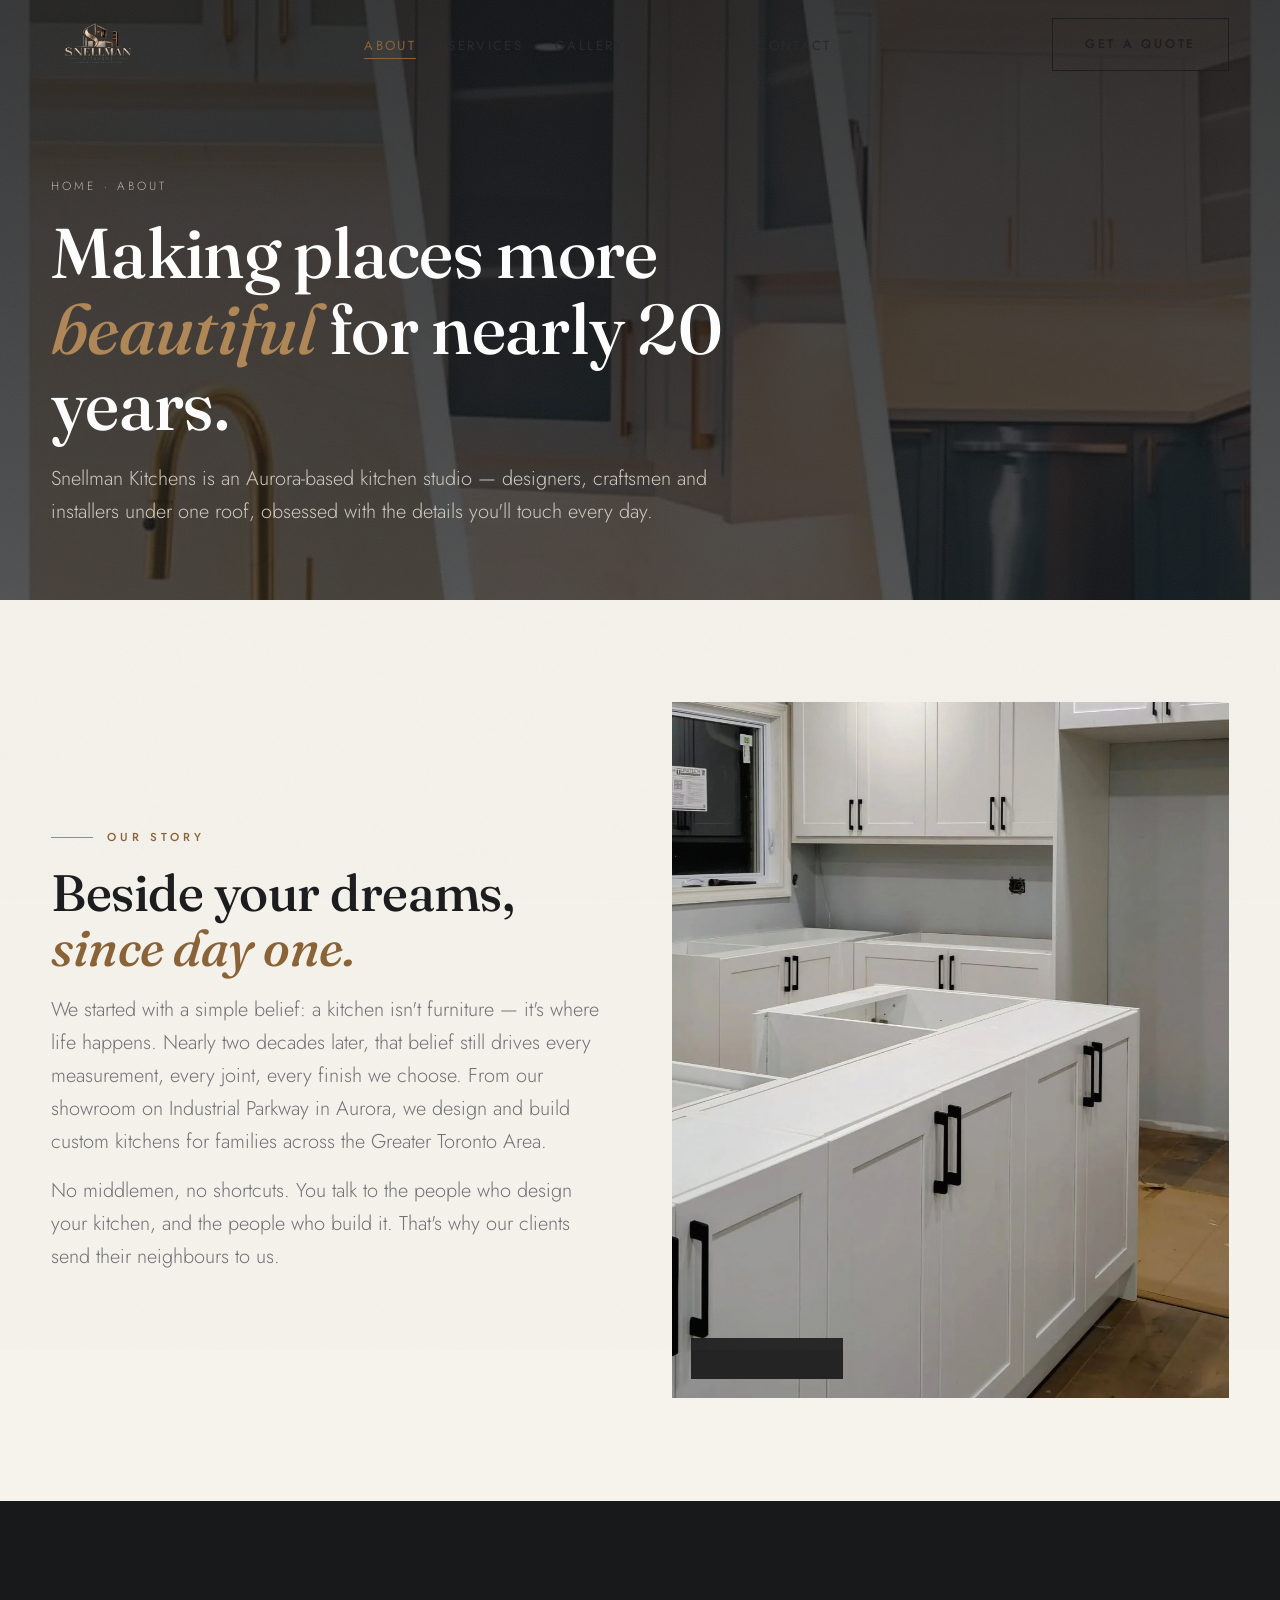
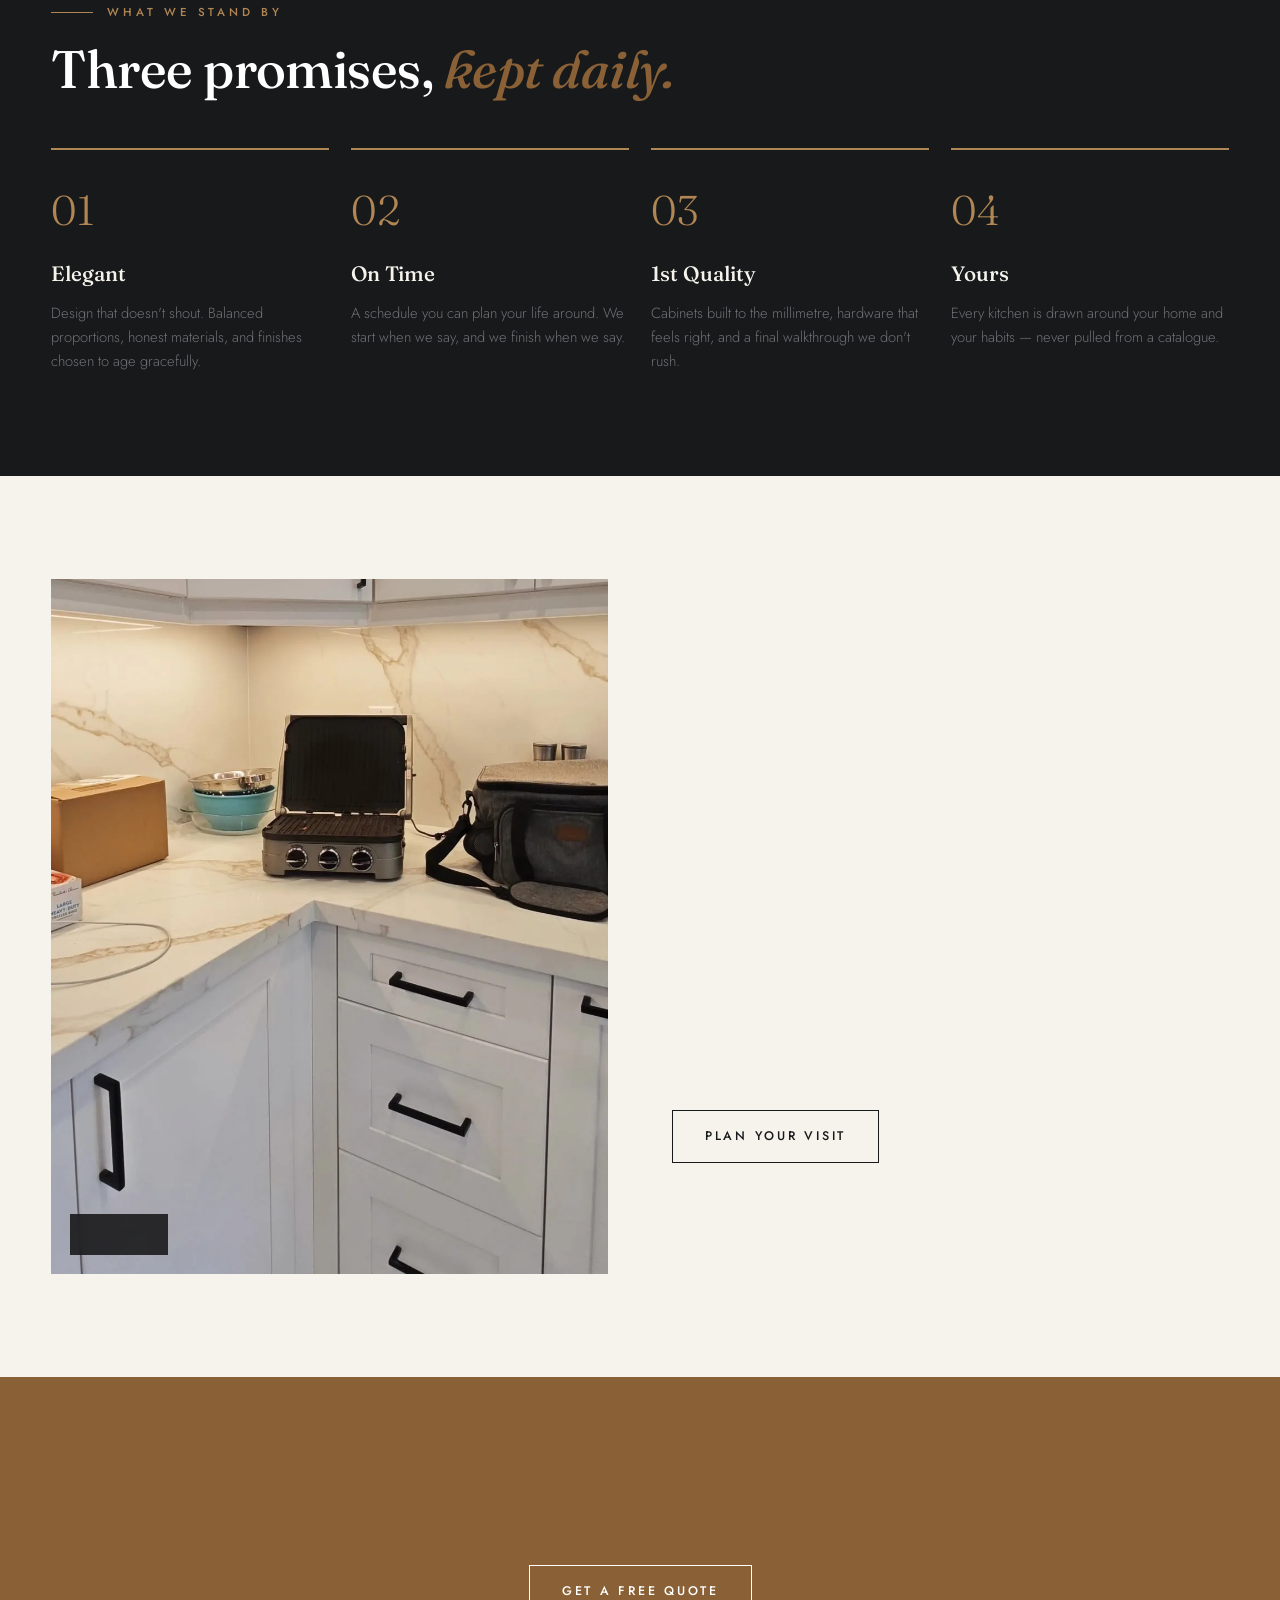
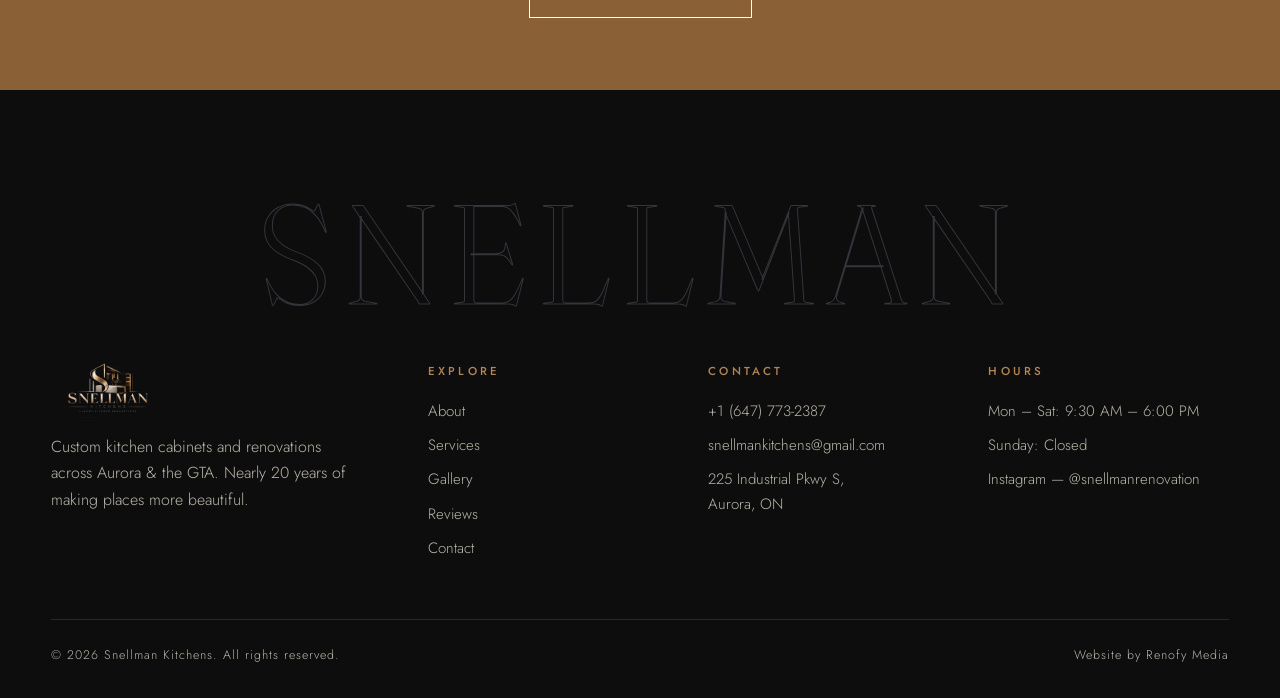
==== commit 70ea8640: "Center hero content on mobile for balanced composition" ====
--- a/about.html
+++ b/about.html
@@ -9,7 +9,7 @@
 <link rel="preconnect" href="https://fonts.gstatic.com" crossorigin>
 <link href="https://fonts.googleapis.com/css2?family=Fraunces:ital,opsz,wght@0,9..144,400;0,9..144,500;0,9..144,600;1,9..144,400;1,9..144,500&family=Jost:wght@300;400;500&display=swap" rel="stylesheet">
 <link rel="icon" href="assets/img/favicon.png">
-<link rel="stylesheet" href="assets/css/style3.css">
+<link rel="stylesheet" href="assets/css/style4.css">
 </head>
 <body>
 <div class="grain"></div>
--- a/assets/css/style4.css
+++ b/assets/css/style4.css
@@ -0,0 +1,336 @@
+/* Snellman Kitchens — modern transitional · grey/white/wood/black */
+:root{
+  --ivory:#F5F3EC; --paper:#FBFAF6; --ink:#18191B; --charcoal:#232527;
+  --grey:#6F7073; --soft:#A9A8A2; --line:#E3E0D5; --line-dark:#33353A;
+  --oak:#B08654; --oak-deep:#8A6136; --black:#0D0D0E;
+  --serif:'Fraunces',Georgia,serif; --sans:'Jost',Helvetica,Arial,sans-serif;
+  --ease:cubic-bezier(.22,.8,.24,1);
+}
+*{margin:0;padding:0;box-sizing:border-box}
+html{scroll-behavior:smooth}
+body{font-family:var(--sans);background:var(--ivory);color:var(--ink);line-height:1.65;font-weight:300;overflow-x:hidden;-webkit-font-smoothing:antialiased}
+body.locked{overflow:hidden}
+::selection{background:var(--oak);color:#fff}
+img{max-width:100%;display:block}
+a{color:inherit;text-decoration:none}
+.wrap{width:min(1240px,92vw);margin:0 auto}
+h1,h2,h3,.serif{font-family:var(--serif);font-weight:500;line-height:1.08;letter-spacing:-.01em}
+.eyebrow{font-size:.72rem;letter-spacing:.34em;text-transform:uppercase;color:var(--oak-deep);font-weight:500;margin-bottom:1.1rem}
+.lead{font-size:clamp(1.02rem,1.6vw,1.25rem);color:var(--grey);max-width:60ch}
+.sec{padding:clamp(4.5rem,8vw,7.5rem) 0}
+.sec-head{max-width:760px;margin-bottom:clamp(2.2rem,4vw,3.4rem)}
+.sec-head h2{font-size:clamp(2rem,4.4vw,3.3rem);margin-bottom:.8rem}
+.sec-head h2 em{font-style:italic;color:var(--oak-deep)}
+
+.brand img{height:46px;width:auto;display:block}
+.loader-logo{height:72px;width:auto;max-width:80vw}
+.foot-brand img{height:56px;width:auto;max-width:100%}
+@media(max-width:820px){.brand img{height:38px}.loader-logo{height:56px}}
+
+/* ---------- texture / cursor / overlays ---------- */
+.grain{position:fixed;inset:0;z-index:120;pointer-events:none;opacity:.05;
+  background-image:url("data:image/svg+xml,%3Csvg xmlns='http://www.w3.org/2000/svg' width='140' height='140'%3E%3Cfilter id='n'%3E%3CfeTurbulence type='fractalNoise' baseFrequency='.9' numOctaves='2'/%3E%3C/filter%3E%3Crect width='140' height='140' filter='url(%23n)' opacity='.6'/%3E%3C/svg%3E")}
+#cursor{position:fixed;top:0;left:0;width:14px;height:14px;border-radius:50%;background:var(--oak);z-index:200;pointer-events:none;mix-blend-mode:multiply;transform:translate(-50%,-50%);transition:width .3s var(--ease),height .3s var(--ease),background .3s,opacity .3s;opacity:0}
+#cursor.on{opacity:1}
+#cursor.view{width:84px;height:84px;background:rgba(176,134,84,.92);mix-blend-mode:normal}
+#cursor.view::after{content:'VIEW';position:absolute;inset:0;display:flex;align-items:center;justify-content:center;color:#fff;font-size:.68rem;letter-spacing:.28em;font-weight:500}
+@media(hover:none){#cursor{display:none}}
+#loader{position:fixed;inset:0;background:var(--ink);z-index:300;display:flex;flex-direction:column;gap:1.4rem;align-items:center;justify-content:center;transition:opacity .7s var(--ease),visibility .7s}
+#loader.done{opacity:0;visibility:hidden}
+#loader .mark{color:var(--ivory);font-family:var(--serif);font-size:clamp(1.8rem,4vw,2.6rem);letter-spacing:.24em}
+#loader .mark small{display:block;font-family:var(--sans);font-size:.66rem;letter-spacing:.5em;color:var(--oak);margin-top:.6rem;text-align:center}
+#loader .bar{width:min(320px,60vw);height:2px;background:#33353a;overflow:hidden}
+#loader .bar span{display:block;height:100%;width:0;background:var(--oak);transition:width .3s}
+#wipe{position:fixed;inset:0;background:var(--oak-deep);z-index:250;transform:scaleY(0);transform-origin:top;pointer-events:none}
+#wipe.run{animation:wipe 1.1s var(--ease)}
+@keyframes wipe{0%{transform:scaleY(0);transform-origin:top}45%{transform:scaleY(1);transform-origin:top}55%{transform:scaleY(1);transform-origin:bottom}100%{transform:scaleY(0);transform-origin:bottom}}
+
+/* ---------- nav ---------- */
+#nav{position:fixed;top:0;left:0;right:0;z-index:100;transition:transform .5s var(--ease),background .4s,box-shadow .4s;padding:1.15rem 0}
+#nav .nav-inner{display:flex;align-items:center;justify-content:space-between;gap:1.5rem}
+#nav.scrolled{background:rgba(245,243,236,.94);backdrop-filter:blur(12px);box-shadow:0 1px 0 var(--line)}
+#nav.hidden{transform:translateY(-110%)}
+.brand{font-family:var(--serif);font-size:1.35rem;letter-spacing:.22em;color:var(--ink);display:flex;align-items:center;gap:.6rem}
+.brand b{font-weight:600}
+.brand small{font-family:var(--sans);font-size:.58rem;letter-spacing:.44em;color:var(--oak-deep);font-weight:500}
+.brand .rule{width:34px;height:2px;background:var(--oak)}
+.nav-links{display:flex;gap:2rem;list-style:none}
+.nav-links a{font-size:.82rem;letter-spacing:.18em;text-transform:uppercase;font-weight:400;position:relative;padding:.3rem 0;color:var(--charcoal)}
+.nav-links a::after{content:'';position:absolute;left:0;bottom:0;width:0;height:1px;background:var(--oak-deep);transition:width .35s var(--ease)}
+.nav-links a:hover::after,.nav-links a.active::after{width:100%}
+.nav-links a.active{color:var(--oak-deep)}
+.btn{display:inline-flex;align-items:center;gap:.7rem;padding:.95rem 2rem;border:1px solid var(--ink);font-size:.78rem;letter-spacing:.22em;text-transform:uppercase;font-weight:500;color:var(--ink);background:transparent;cursor:pointer;transition:all .35s var(--ease);position:relative;overflow:hidden}
+.btn.solid{background:var(--ink);color:var(--ivory)}
+.btn.oak{background:var(--oak);border-color:var(--oak);color:#fff}
+.btn:hover{background:var(--oak-deep);border-color:var(--oak-deep);color:#fff;transform:translateY(-2px)}
+.btn.magnetic{will-change:transform}
+#burger{display:none;background:none;border:0;cursor:pointer;flex-direction:column;gap:6px;padding:.5rem}
+#burger span{width:26px;height:2px;background:var(--ink);transition:.35s var(--ease)}
+#mobileMenu{position:fixed;inset:0;background:var(--ink);z-index:99;display:flex;flex-direction:column;align-items:center;justify-content:center;gap:1.2rem;opacity:0;visibility:hidden;transition:.45s var(--ease)}
+#mobileMenu.open{opacity:1;visibility:visible}
+#mobileMenu a{color:var(--ivory);font-family:var(--serif);font-size:2rem}
+#mobileMenu a:hover{color:var(--oak)}
+
+/* ---------- hero ---------- */
+.hero{position:relative;min-height:100svh;display:flex;align-items:flex-end;overflow:hidden;background:var(--ink);color:var(--ivory)}
+.hero-bg{position:absolute;inset:-8% 0;background-size:cover;background-position:center;will-change:transform;transform:scale(1.06)}
+.hero-veil{position:absolute;inset:0;background:linear-gradient(100deg,rgba(13,13,14,.74) 0%,rgba(13,13,14,.42) 42%,rgba(13,13,14,.10) 72%),linear-gradient(180deg,rgba(13,13,14,.38) 0%,rgba(13,13,14,.10) 42%,rgba(13,13,14,.80) 100%)}
+.hero h1{text-shadow:0 2px 26px rgba(0,0,0,.45)}
+.hero .lead{text-shadow:0 1px 14px rgba(0,0,0,.5)}
+.hero-content{position:relative;z-index:2;padding:9rem 0 3.2rem;width:min(1240px,92vw);margin:0 auto}
+.hero .eyebrow{color:var(--oak)}
+.hero h1{font-size:clamp(2.9rem,7.4vw,6rem);color:#fff;max-width:14ch}
+.hero h1 em{font-style:italic;color:var(--oak)}
+.hero h1 .line{display:block;overflow:hidden}
+.hero h1 .line>span{display:inline-block;transform:translateY(110%);animation:riseUp 1.1s var(--ease) forwards}
+.hero h1 .line:nth-child(2)>span{animation-delay:.14s}
+@keyframes riseUp{to{transform:translateY(0)}}
+.hero .lead{color:#D8D5CB;margin:1.4rem 0 2.2rem}
+.hero-ctas{display:flex;gap:1rem;flex-wrap:wrap}
+.hero-ctas .btn{border-color:rgba(255,255,255,.5);color:#fff}
+.hero-ctas .btn.solid{background:#fff;border-color:#fff;color:var(--ink)}
+.hero-ctas .btn:hover{background:var(--oak);border-color:var(--oak);color:#fff}
+.hero-foot{position:relative;z-index:2;border-top:1px solid rgba(255,255,255,.16);padding:1.3rem 0;margin-top:3rem}
+.hero-foot .wrap{display:flex;justify-content:space-between;align-items:center;gap:1rem}
+.stars{color:var(--oak);letter-spacing:.2em;margin-right:.7rem}
+.hero-foot{color:#CFCBC0;font-size:.86rem;letter-spacing:.12em;text-transform:uppercase}
+.scroll-hint{display:flex;align-items:center;gap:.7rem}
+.scroll-hint::after{content:'';width:44px;height:1px;background:var(--oak);animation:hint 2s var(--ease) infinite}
+@keyframes hint{0%,100%{transform:scaleX(.4);transform-origin:left}50%{transform:scaleX(1);transform-origin:left}}
+
+/* ---------- marquee ---------- */
+.marquee{background:var(--ink);color:var(--ivory);overflow:hidden;padding:1.15rem 0;border-top:1px solid #2c2e33}
+.marquee .track{display:flex;gap:3.5rem;width:max-content;animation:slide 30s linear infinite;font-size:.8rem;letter-spacing:.32em;text-transform:uppercase;color:#B9B5A8}
+.marquee .track i{color:var(--oak);font-style:normal}
+@keyframes slide{to{transform:translateX(-50%)}}
+
+/* ---------- intro split ---------- */
+.split{display:grid;grid-template-columns:1fr 1fr;gap:clamp(2rem,5vw,4.5rem);align-items:center}
+.split .ph{position:relative;overflow:hidden}
+.split .ph img{width:100%;height:100%;object-fit:cover;aspect-ratio:4/5;transition:transform 1.2s var(--ease)}
+.split .ph:hover img{transform:scale(1.045)}
+.split .ph .tag{position:absolute;left:1.2rem;bottom:1.2rem;background:rgba(13,13,14,.82);color:#fff;font-size:.72rem;letter-spacing:.24em;text-transform:uppercase;padding:.7rem 1.1rem;backdrop-filter:blur(6px)}
+.stats{display:grid;grid-template-columns:repeat(4,1fr);gap:1px;background:var(--line);border:1px solid var(--line);margin-top:clamp(3rem,6vw,5rem)}
+.stat{background:var(--paper);padding:2.2rem 1.4rem;text-align:center}
+.stat .num{font-family:var(--serif);font-size:clamp(2rem,3.6vw,3rem);color:var(--ink)}
+.stat .num sup{color:var(--oak-deep);font-size:.6em}
+.stat p{font-size:.74rem;letter-spacing:.2em;text-transform:uppercase;color:var(--grey);margin-top:.5rem}
+
+/* ---------- services cards ---------- */
+.svc-grid{display:grid;grid-template-columns:repeat(3,1fr);gap:1.4rem}
+.svc{position:relative;overflow:hidden;background:var(--charcoal);color:#fff;min-height:480px;display:flex;align-items:flex-end;cursor:pointer}
+.svc .bg{position:absolute;inset:0;background-size:cover;background-position:center;transition:transform 1.1s var(--ease),filter .8s}
+.svc::after{content:'';position:absolute;inset:0;background:linear-gradient(180deg,rgba(13,13,14,.05) 30%,rgba(13,13,14,.88) 100%)}
+.svc:hover .bg{transform:scale(1.06)}
+.svc .tx{position:relative;z-index:2;padding:2.2rem}
+.svc .n{font-size:.72rem;letter-spacing:.3em;color:var(--oak);margin-bottom:.8rem}
+.svc h3{font-size:1.7rem;margin-bottom:.7rem;color:#fff}
+.svc p{font-size:.94rem;color:#CFCCC2;max-height:0;opacity:0;overflow:hidden;transition:max-height .6s var(--ease),opacity .5s,margin .5s}
+.svc:hover p{max-height:140px;opacity:1;margin-top:.4rem}
+.svc .go{position:relative;z-index:2;margin:0 2.2rem 2.2rem 0;align-self:flex-end;font-size:.74rem;letter-spacing:.26em;color:#fff;display:flex;align-items:center;gap:.6rem}
+.svc .go::after{content:'→';color:var(--oak);transition:transform .35s}
+.svc:hover .go::after{transform:translateX(8px)}
+
+/* ---------- feature rows (services page) ---------- */
+.feat{display:grid;grid-template-columns:1fr 1fr;gap:clamp(2rem,5vw,4.5rem);align-items:center;padding:clamp(2.5rem,5vw,4rem) 0;border-top:1px solid var(--line)}
+.feat:first-of-type{border-top:0}
+.feat.flip>.ph{order:2}
+.feat .ph{overflow:hidden}
+.feat .ph img{width:100%;aspect-ratio:16/11;object-fit:cover;transition:transform 1.2s var(--ease)}
+.feat .ph:hover img{transform:scale(1.05)}
+.feat h3{font-size:clamp(1.6rem,3vw,2.4rem);margin:.6rem 0 1rem}
+.feat p{color:var(--grey);margin-bottom:1rem;max-width:52ch}
+.feat ul{list-style:none;margin:1.2rem 0 1.6rem}
+.feat ul li{padding:.55rem 0 .55rem 1.8rem;position:relative;font-size:.95rem;color:var(--charcoal)}
+.feat ul li::before{content:'';position:absolute;left:0;top:1.05rem;width:12px;height:12px;border:1.5px solid var(--oak-deep);transform:rotate(45deg)}
+.chiprow{display:flex;flex-wrap:wrap;gap:.6rem;margin:1rem 0 1.4rem}
+.chip{font-size:.72rem;letter-spacing:.18em;text-transform:uppercase;border:1px solid var(--line);padding:.55rem 1rem;color:var(--grey);background:var(--paper)}
+
+/* ---------- dark band ---------- */
+.band{background:var(--ink);color:var(--ivory);position:relative;overflow:hidden}
+.band .sec-head h2{color:#fff}
+.band .lead{color:#B9B5A8}
+.band .eyebrow{color:var(--oak)}
+
+/* ---------- process ---------- */
+.steps{display:grid;grid-template-columns:repeat(4,1fr);gap:1.4rem;counter-reset:step}
+.step{border-top:2px solid var(--oak);padding-top:1.6rem}
+.step::before{counter-increment:step;content:'0' counter(step);font-family:var(--serif);font-size:2.6rem;color:var(--oak)}
+.step h4{font-family:var(--serif);font-size:1.3rem;margin:.8rem 0 .6rem;font-weight:500}
+.step p{font-size:.92rem;color:var(--grey)}
+
+/* ---------- gallery ---------- */
+.g-grid{display:grid;grid-template-columns:repeat(3,1fr);gap:1.1rem}
+.g-item{position:relative;overflow:hidden;cursor:pointer;background:var(--charcoal)}
+.g-item img{width:100%;height:100%;object-fit:cover;aspect-ratio:4/3;transition:transform 1s var(--ease),filter .6s}
+.g-item:hover img{transform:scale(1.07)}
+.g-item .cap{position:absolute;left:0;right:0;bottom:0;padding:2.4rem 1.4rem 1.2rem;background:linear-gradient(transparent,rgba(13,13,14,.85));color:#fff;font-size:.8rem;letter-spacing:.16em;text-transform:uppercase;opacity:0;transform:translateY(12px);transition:.45s var(--ease)}
+.g-item:hover .cap{opacity:1;transform:none}
+.g-item.tall img{aspect-ratio:3/4}
+.filters{display:flex;gap:.7rem;flex-wrap:wrap;margin-bottom:2rem}
+.filters button{background:none;border:1px solid var(--line);padding:.7rem 1.4rem;font-family:var(--sans);font-size:.74rem;letter-spacing:.2em;text-transform:uppercase;cursor:pointer;color:var(--grey);transition:.3s}
+.filters button.on,.filters button:hover{background:var(--ink);border-color:var(--ink);color:#fff}
+#lightbox{position:fixed;inset:0;z-index:220;background:rgba(13,13,14,.94);display:flex;align-items:center;justify-content:center;opacity:0;visibility:hidden;transition:.4s}
+#lightbox.open{opacity:1;visibility:visible}
+#lightbox img{max-width:90vw;max-height:84vh;object-fit:contain;box-shadow:0 30px 80px rgba(0,0,0,.5)}
+#lightbox .lb-cap{position:absolute;bottom:2rem;left:0;right:0;text-align:center;color:#fff;font-size:.82rem;letter-spacing:.22em;text-transform:uppercase}
+#lightbox .lb-x{position:absolute;top:1.6rem;right:2rem;color:#fff;font-size:2rem;background:none;border:0;cursor:pointer}
+#lightbox .lb-nav{position:absolute;top:50%;transform:translateY(-50%);background:none;border:1px solid rgba(255,255,255,.4);color:#fff;width:52px;height:52px;border-radius:50%;cursor:pointer;font-size:1.3rem;transition:.3s}
+#lightbox .lb-nav:hover{background:var(--oak);border-color:var(--oak)}
+#lightbox .prev{left:1.6rem}#lightbox .next{right:1.6rem}
+
+/* ---------- reviews ---------- */
+.rev-shell{position:relative;max-width:860px;margin:0 auto;text-align:center}
+.rev-track{overflow:hidden}
+.rev{display:none;padding:0 1rem}
+.rev.on{display:block;animation:fadeUp .6s var(--ease)}
+@keyframes fadeUp{from{opacity:0;transform:translateY(24px)}to{opacity:1;transform:none}}
+.rev .q{font-family:var(--serif);font-size:clamp(1.35rem,2.8vw,2.1rem);line-height:1.4;font-style:italic}
+.rev .who{margin-top:1.6rem;font-size:.78rem;letter-spacing:.26em;text-transform:uppercase;color:var(--grey)}
+.rev .stars{margin-bottom:1.4rem;display:block;font-size:1.1rem}
+.rev-dots{display:flex;gap:.7rem;justify-content:center;margin-top:2rem}
+.rev-dots button{width:34px;height:3px;background:var(--line);border:0;cursor:pointer;transition:.3s}
+.rev-dots button.on{background:var(--oak-deep)}
+.rev-card{background:var(--paper);border:1px solid var(--line);padding:2.4rem;text-align:left}
+.rev-card .stars{margin-bottom:1rem}
+.rev-card p{font-style:italic;font-family:var(--serif);font-size:1.12rem;line-height:1.6;margin-bottom:1.2rem}
+.rev-card .who{font-size:.74rem;letter-spacing:.24em;text-transform:uppercase;color:var(--grey)}
+.rev-grid{display:grid;grid-template-columns:repeat(2,1fr);gap:1.4rem}
+.cta-band{background:var(--oak-deep);color:#fff;text-align:center;padding:clamp(3rem,6vw,4.5rem) 1.5rem}
+.cta-band h3{font-size:clamp(1.7rem,3.6vw,2.6rem);margin-bottom:1rem;color:#fff}
+.cta-band p{color:#EDE6D6;max-width:56ch;margin:0 auto 1.8rem}
+.cta-band .btn{border-color:#fff;color:#fff}
+.cta-band .btn:hover{background:#fff;color:var(--oak-deep);border-color:#fff}
+
+/* ---------- faq ---------- */
+.faq{border-top:1px solid var(--line)}
+.faq-item{border-bottom:1px solid var(--line)}
+.faq-q{width:100%;background:none;border:0;display:flex;justify-content:space-between;align-items:center;gap:1rem;padding:1.5rem .2rem;cursor:pointer;font-family:var(--serif);font-size:1.25rem;text-align:left;color:var(--ink)}
+.faq-q .pm{font-family:var(--sans);font-size:1.6rem;color:var(--oak-deep);transition:transform .4s var(--ease);flex-shrink:0}
+.faq-item.open .faq-q .pm{transform:rotate(45deg)}
+.faq-a{max-height:0;overflow:hidden;transition:max-height .5s var(--ease)}
+.faq-a p{padding:0 .2rem 1.6rem;color:var(--grey);max-width:70ch}
+
+/* ---------- contact ---------- */
+.contact-grid{display:grid;grid-template-columns:1fr 1.1fr;gap:clamp(2rem,5vw,4rem);align-items:start}
+.info-card{background:var(--ink);color:var(--ivory);padding:clamp(2rem,4vw,3rem)}
+.info-card h3{color:#fff;font-size:1.7rem;margin-bottom:1.4rem}
+.info-row{display:flex;gap:1.1rem;padding:1.1rem 0;border-top:1px solid #33353a;align-items:flex-start}
+.info-row:first-of-type{border-top:0}
+.info-row .ic{width:42px;height:42px;flex-shrink:0;border:1px solid var(--oak);display:flex;align-items:center;justify-content:center;color:var(--oak);font-size:1.05rem}
+.info-row b{display:block;font-size:.72rem;letter-spacing:.26em;text-transform:uppercase;color:var(--oak);margin-bottom:.3rem;font-weight:500}
+.info-row a,.info-row span.v{color:#EDEBE2;font-size:1.02rem}
+.info-row a:hover{color:var(--oak)}
+form.quote .frow{display:grid;grid-template-columns:1fr 1fr;gap:1.1rem}
+.field{margin-bottom:1.15rem}
+.field label{display:block;font-size:.72rem;letter-spacing:.24em;text-transform:uppercase;color:var(--grey);margin-bottom:.55rem}
+.field input,.field select,.field textarea{width:100%;background:var(--paper);border:1px solid var(--line);padding:.95rem 1.1rem;font-family:var(--sans);font-size:1rem;color:var(--ink);transition:border .3s;appearance:none}
+.field textarea{min-height:140px;resize:vertical}
+.field input:focus,.field select:focus,.field textarea:focus{outline:none;border-color:var(--oak-deep)}
+.form-note{font-size:.82rem;color:var(--soft);margin-top:1rem}
+#formMsg{display:none;margin-top:1.2rem;padding:1.1rem 1.3rem;background:#EAF3E7;border:1px solid #BFD8B4;color:#2E5B26;font-size:.95rem}
+.map{margin-top:clamp(2.5rem,5vw,4rem);border:1px solid var(--line)}
+.map iframe{width:100%;height:380px;border:0;display:block;filter:grayscale(1) contrast(1.05)}
+
+/* ---------- footer ---------- */
+footer{background:var(--black);color:#B9B5A8;padding:clamp(3.5rem,6vw,5rem) 0 2rem}
+.foot-grid{display:grid;grid-template-columns:1.4fr 1fr 1fr 1fr;gap:2.5rem;margin-bottom:3rem}
+.foot-brand{font-family:var(--serif);color:#fff;font-size:1.5rem;letter-spacing:.2em;margin-bottom:1rem}
+.foot-brand small{display:block;font-family:var(--sans);font-size:.6rem;letter-spacing:.44em;color:var(--oak);margin-top:.4rem}
+footer h5{font-size:.72rem;letter-spacing:.28em;text-transform:uppercase;color:var(--oak);margin-bottom:1.1rem;font-weight:500}
+footer ul{list-style:none}
+footer li{margin-bottom:.6rem;font-size:.94rem}
+footer a:hover{color:#fff}
+.foot-base{border-top:1px solid #26282c;padding-top:1.6rem;display:flex;justify-content:space-between;gap:1rem;flex-wrap:wrap;font-size:.78rem;letter-spacing:.08em}
+.giant{font-family:var(--serif);font-size:clamp(3.4rem,11vw,10rem);line-height:1;color:transparent;-webkit-text-stroke:1px #33353a;text-align:center;letter-spacing:.08em;margin:1rem 0 2.4rem;user-select:none;white-space:nowrap;overflow:hidden}
+
+/* ---------- page hero (subpages) ---------- */
+.p-hero{position:relative;background:var(--ink);color:#fff;padding:11rem 0 4.5rem;overflow:hidden}
+.p-hero .bg{position:absolute;inset:0;background-size:cover;background-position:center;opacity:.34}
+.p-hero .veil{position:absolute;inset:0;background:linear-gradient(180deg,rgba(13,13,14,.55),rgba(13,13,14,.25))}
+.p-hero .wrap{position:relative;z-index:2}
+.p-hero h1{font-size:clamp(2.4rem,5.6vw,4.4rem);color:#fff;max-width:16ch}
+.p-hero h1 em{font-style:italic;color:var(--oak)}
+.p-hero .crumbs{font-size:.74rem;letter-spacing:.26em;text-transform:uppercase;color:#B9B5A8;margin-bottom:1.2rem}
+.p-hero .crumbs a:hover{color:#fff}
+.p-hero .lead{color:#CFCBC0;margin-top:1.2rem}
+
+/* ---------- reveal anim ---------- */
+.rv{opacity:0;transform:translateY(36px);transition:opacity .9s var(--ease),transform .9s var(--ease)}
+.rv.in{opacity:1;transform:none}
+.rv-d1{transition-delay:.12s}.rv-d2{transition-delay:.24s}.rv-d3{transition-delay:.36s}
+
+/* ---------- responsive ---------- */
+@media(max-width:1020px){
+  .svc-grid{grid-template-columns:1fr 1fr}
+  .g-grid{grid-template-columns:1fr 1fr}
+  .steps{grid-template-columns:1fr 1fr}
+  .stats{grid-template-columns:1fr 1fr}
+  .foot-grid{grid-template-columns:1fr 1fr}
+}
+@media(max-width:820px){
+  .nav-links,.nav-cta{display:none}
+  #burger{display:flex}
+  .split,.contact-grid,.feat{grid-template-columns:1fr}
+  .feat.flip>.ph{order:0}
+  .svc-grid,.g-grid,.rev-grid{grid-template-columns:1fr}
+  .steps{grid-template-columns:1fr}
+  form.quote .frow{grid-template-columns:1fr}
+  .foot-grid{grid-template-columns:1fr}
+  .hero-ctas .btn{width:100%;justify-content:center}
+  /* centered mobile hero — balanced over the photo */
+  .hero-content{text-align:center;padding:8rem 0 2.6rem}
+  .hero .eyebrow{justify-content:center}
+  .hero h1{margin-left:auto;margin-right:auto}
+  .hero .lead{margin-left:auto;margin-right:auto;max-width:36ch}
+  .hero-ctas{justify-content:center}
+  .hero-veil{background:linear-gradient(180deg,rgba(13,13,14,.58) 0%,rgba(13,13,14,.34) 46%,rgba(13,13,14,.84) 100%)}
+}
+@media(prefers-reduced-motion:reduce){
+  *,*::before,*::after{animation-duration:.001s!important;transition-duration:.001s!important}
+  .rv{opacity:1;transform:none}
+  .hero h1 .line>span{transform:none}
+}
+
+/* ================= luxury pass ================= */
+html{scroll-behavior:smooth}
+/* film grain */
+body::after{content:'';position:fixed;inset:-50%;z-index:200;pointer-events:none;opacity:.045;
+background-image:url("data:image/svg+xml,%3Csvg xmlns='http://www.w3.org/2000/svg' width='240' height='240'%3E%3Cfilter id='n'%3E%3CfeTurbulence type='fractalNoise' baseFrequency='0.9' numOctaves='2'/%3E%3C/filter%3E%3Crect width='240' height='240' filter='url(%23n)' opacity='1'/%3E%3C/svg%3E");
+animation:grain 9s steps(6) infinite}
+@keyframes grain{0%,100%{transform:translate(0,0)}20%{transform:translate(-4%,3%)}40%{transform:translate(3%,-4%)}60%{transform:translate(-3%,-2%)}80%{transform:translate(4%,3%)}}
+/* cinematic hero zoom */
+.hero-bg{animation:kenburns 26s ease-in-out infinite alternate}
+@keyframes kenburns{from{transform:scale(1.06)}to{transform:scale(1.16)}}
+/* liquid gold shimmer on accent words */
+.hero h1 em{background:linear-gradient(110deg,#b98d4e 15%,#f4e3ba 38%,#fff8e7 50%,#f4e3ba 62%,#b98d4e 85%);background-size:220% auto;-webkit-background-clip:text;background-clip:text;color:transparent;animation:shine 7s linear infinite}
+@keyframes shine{to{background-position:220% center}}
+/* buttery reveals */
+.rv{filter:blur(8px);transition:opacity 1s var(--ease),transform 1s var(--ease),filter 1s var(--ease)}
+.rv.in{filter:blur(0)}
+/* button gold sweep */
+.btn{z-index:0}
+.btn::before{content:'';position:absolute;inset:0;background:linear-gradient(110deg,var(--oak-deep),var(--oak));transform:scaleX(0);transform-origin:left;transition:transform .55s var(--ease);z-index:-1}
+.btn:hover::before{transform:scaleX(1)}
+.btn:hover{background:transparent;border-color:var(--oak-deep)}
+.btn.solid::before{background:linear-gradient(110deg,#8a6a38,var(--oak))}
+.hero-ctas .btn:hover{color:#fff;border-color:var(--oak-deep)}
+/* eyebrow hairlines */
+.eyebrow{display:flex;align-items:center;gap:.9rem}
+.eyebrow::before{content:'';width:2.6rem;height:1px;background:var(--oak)}
+.sec-head[style*="center"] .eyebrow{justify-content:center}
+.sec-head[style*="center"] .eyebrow::after{content:'';width:2.6rem;height:1px;background:var(--oak)}
+/* gallery hover cinema */
+.g-item{overflow:hidden}
+.g-item img{transition:transform 1.2s var(--ease),filter 1.2s var(--ease)}
+.g-item:hover img{transform:scale(1.08)}
+.g-item .cap{transition:transform .5s var(--ease, ease),background .5s}
+.g-item:hover .cap{background:rgba(13,13,14,.88)}
+/* parallax images */
+[data-plx]{will-change:transform;transform:scale(1.14)}
+/* stat number glow on count */
+.stat .num{transition:color .4s}
+@media(prefers-reduced-motion:reduce){
+  .hero-bg{animation:none}.hero h1 em{animation:none}
+  body::after{animation:none}.rv{filter:none}
+}
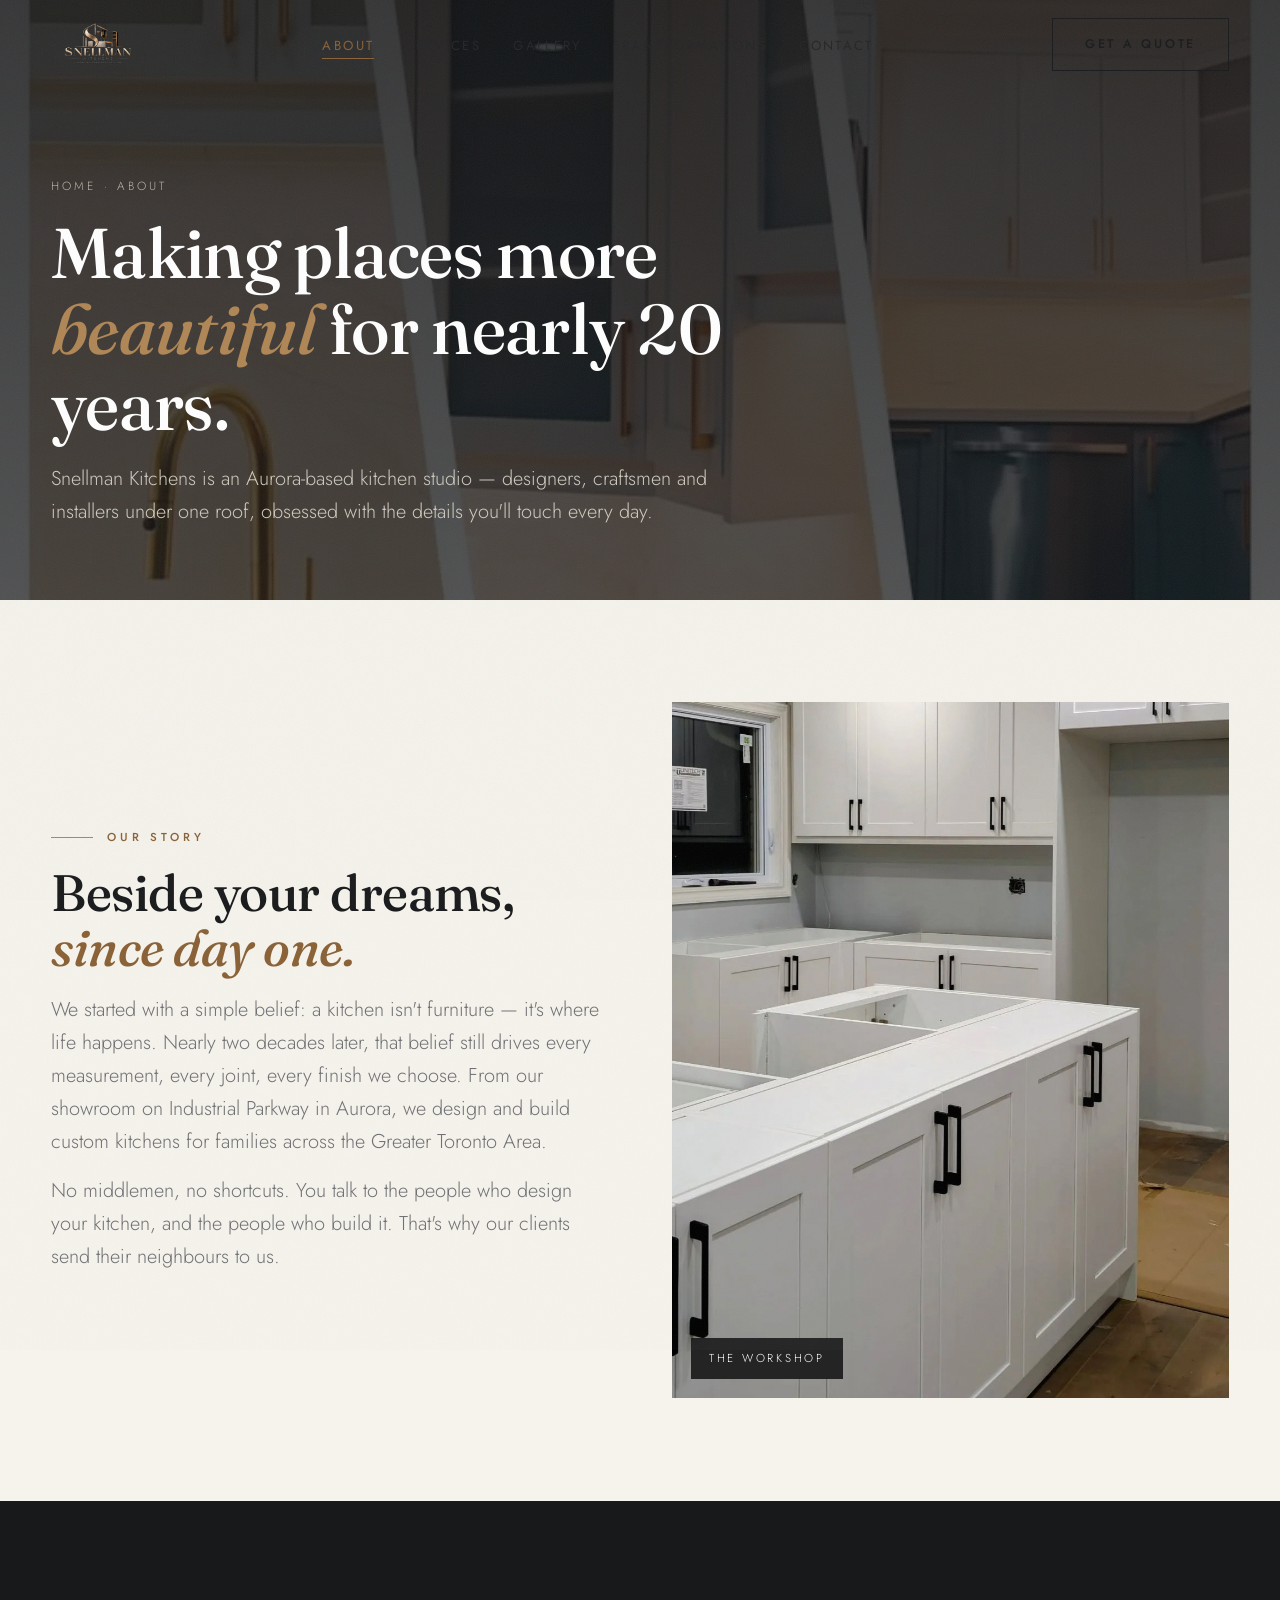
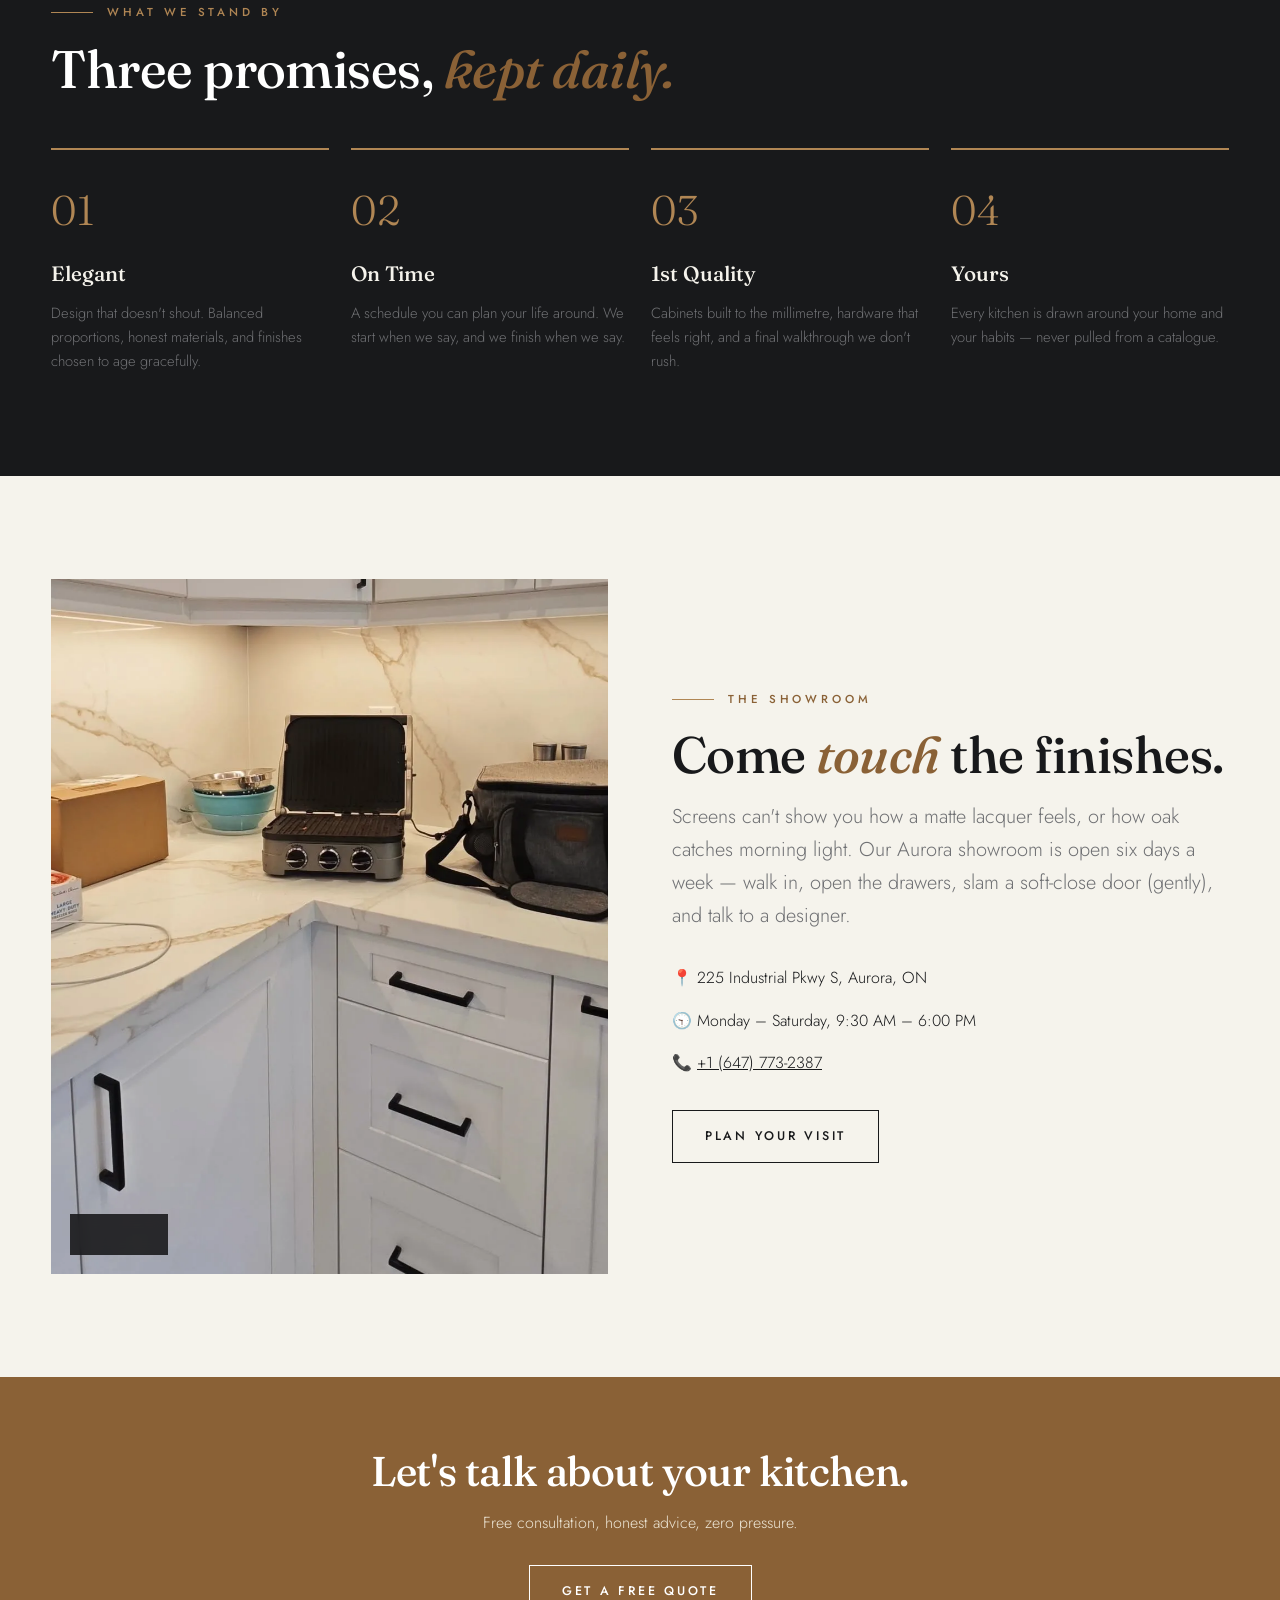
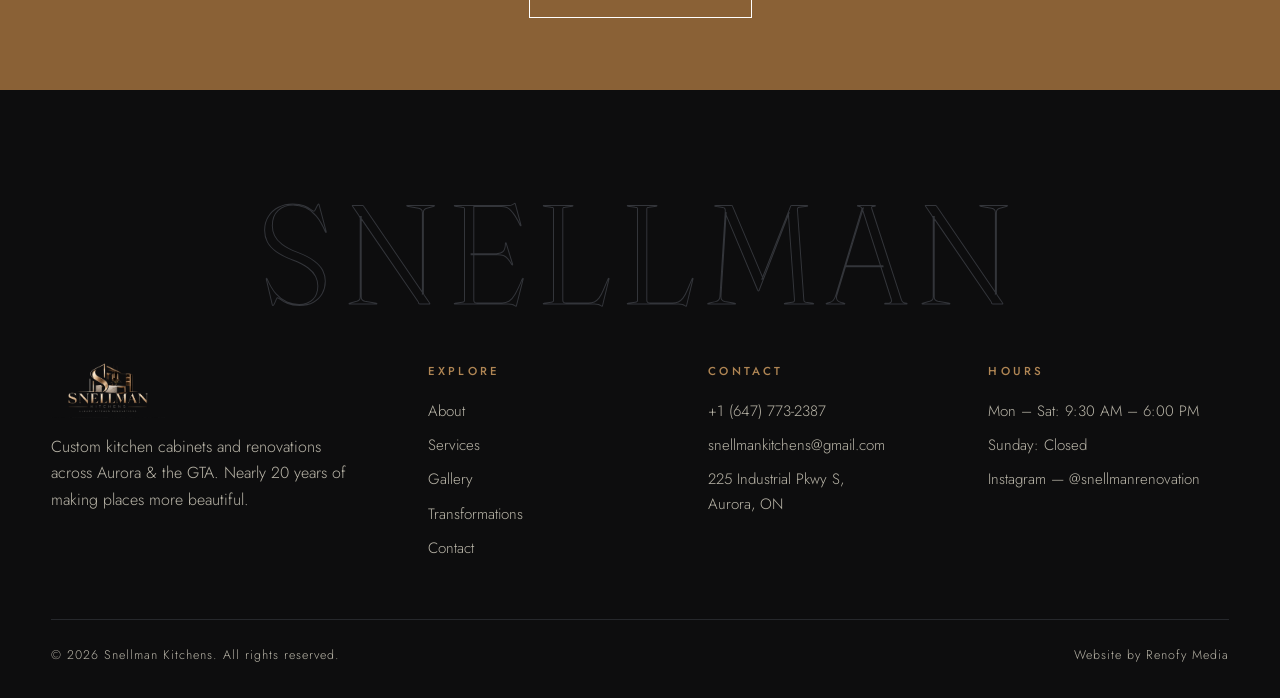
==== commit 5cdefcc6: "Replace Reviews page with Transformations (before/after story page)" ====
--- a/about.html
+++ b/about.html
@@ -24,7 +24,7 @@
       <li><a href="about.html" class="active">About</a></li>
       <li><a href="services.html">Services</a></li>
       <li><a href="gallery.html">Gallery</a></li>
-      <li><a href="reviews.html">Reviews</a></li>
+      <li><a href="transformations.html">Transformations</a></li>
       <li><a href="contact.html">Contact</a></li>
     </ul>
     <a href="contact.html" class="btn nav-cta magnetic">Get a Quote</a>
@@ -33,7 +33,7 @@
 </nav>
 <div id="mobileMenu">
   <a href="index.html">Home</a><a href="about.html">About</a><a href="services.html">Services</a>
-  <a href="gallery.html">Gallery</a><a href="reviews.html">Reviews</a><a href="contact.html">Contact</a>
+  <a href="gallery.html">Gallery</a><a href="transformations.html">Transformations</a><a href="contact.html">Contact</a>
 </div>
 
 <header class="p-hero">
@@ -94,7 +94,7 @@
   <div class="giant" aria-hidden="true">SNELLMAN</div>
   <div class="foot-grid">
     <div><div class="foot-brand"><img src="assets/img/logo.png" alt="Snellman Kitchens"></div><p style="max-width:34ch">Custom kitchen cabinets and renovations across Aurora &amp; the GTA. Nearly 20 years of making places more beautiful.</p></div>
-    <div><h5>Explore</h5><ul><li><a href="about.html">About</a></li><li><a href="services.html">Services</a></li><li><a href="gallery.html">Gallery</a></li><li><a href="reviews.html">Reviews</a></li><li><a href="contact.html">Contact</a></li></ul></div>
+    <div><h5>Explore</h5><ul><li><a href="about.html">About</a></li><li><a href="services.html">Services</a></li><li><a href="gallery.html">Gallery</a></li><li><a href="transformations.html">Transformations</a></li><li><a href="contact.html">Contact</a></li></ul></div>
     <div><h5>Contact</h5><ul><li><a href="tel:+16477732387">+1 (647) 773-2387</a></li><li><a href="mailto:snellmankitchens@gmail.com">snellmankitchens@gmail.com</a></li><li>225 Industrial Pkwy S,<br>Aurora, ON</li></ul></div>
     <div><h5>Hours</h5><ul><li>Mon – Sat: 9:30 AM – 6:00 PM</li><li>Sunday: Closed</li><li><a href="https://www.instagram.com/snellmanrenovation/" target="_blank" rel="noopener">Instagram — @snellmanrenovation</a></li></ul></div>
   </div>
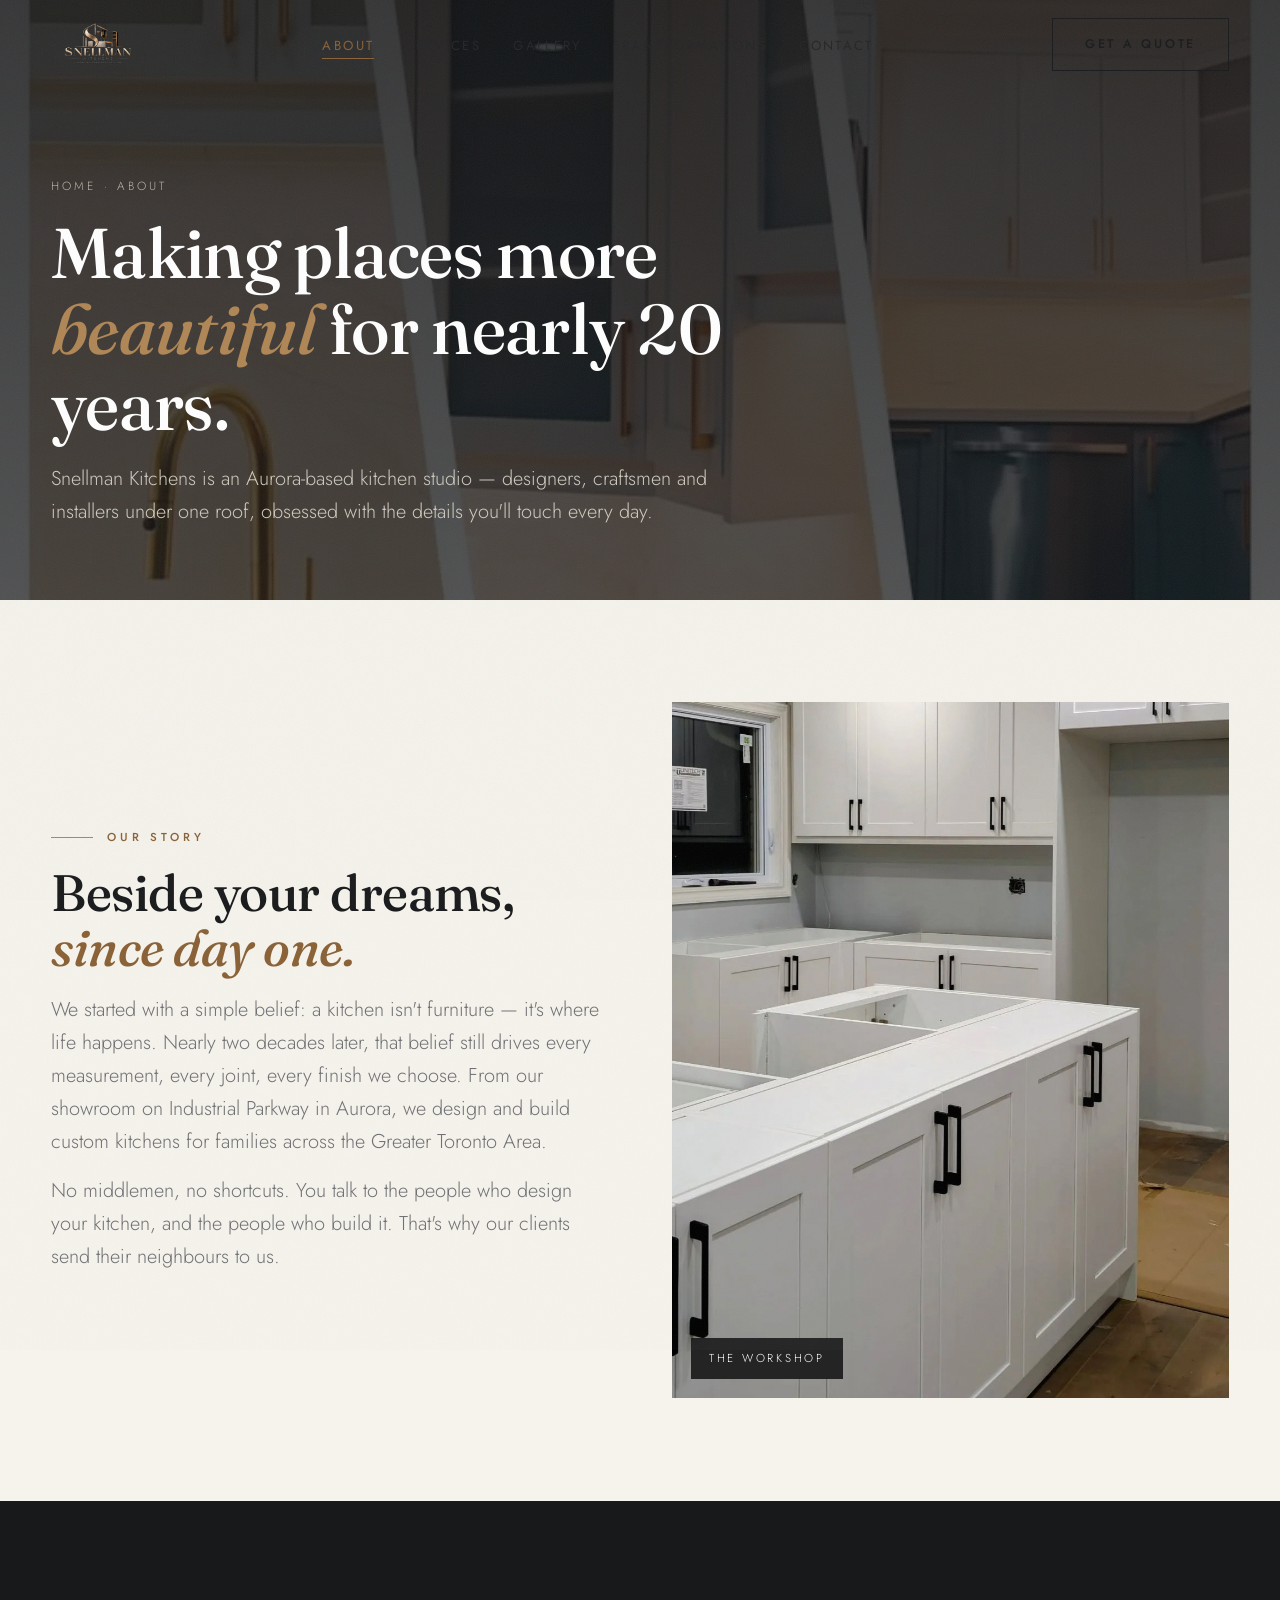
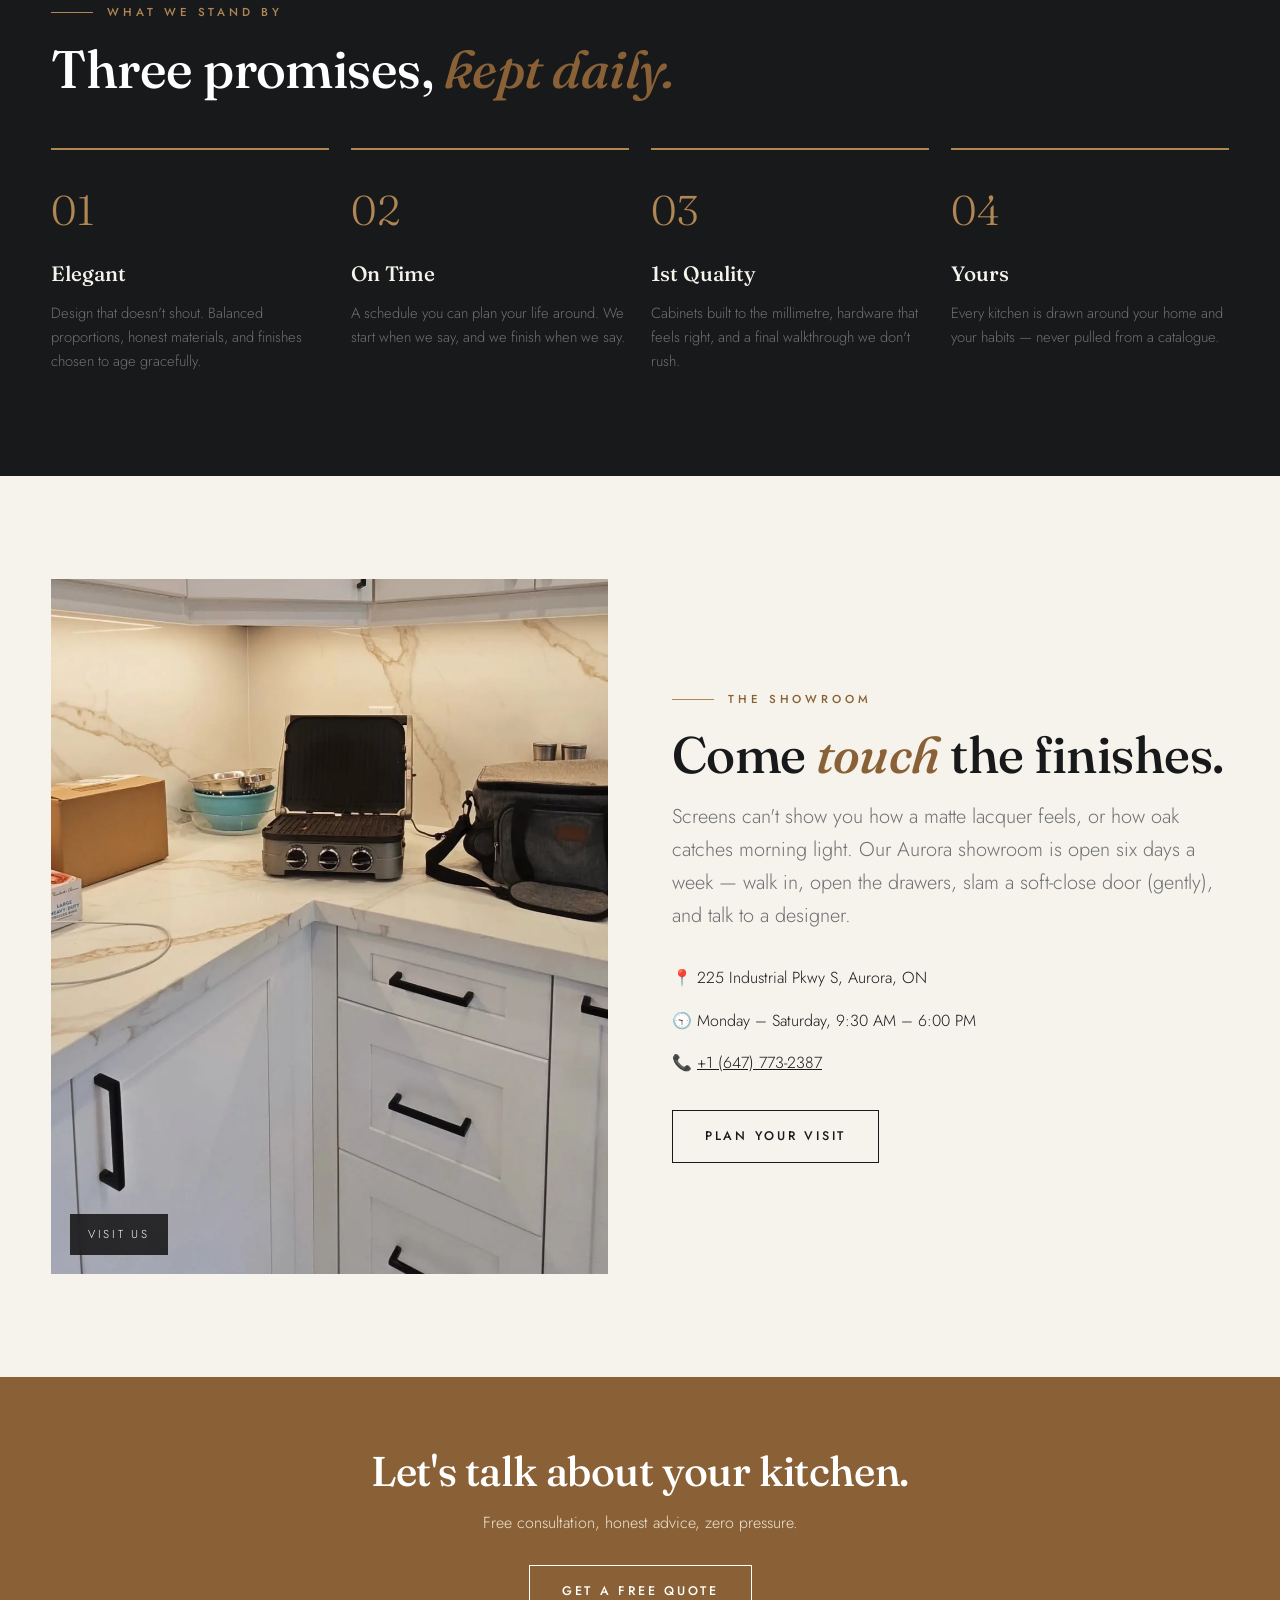
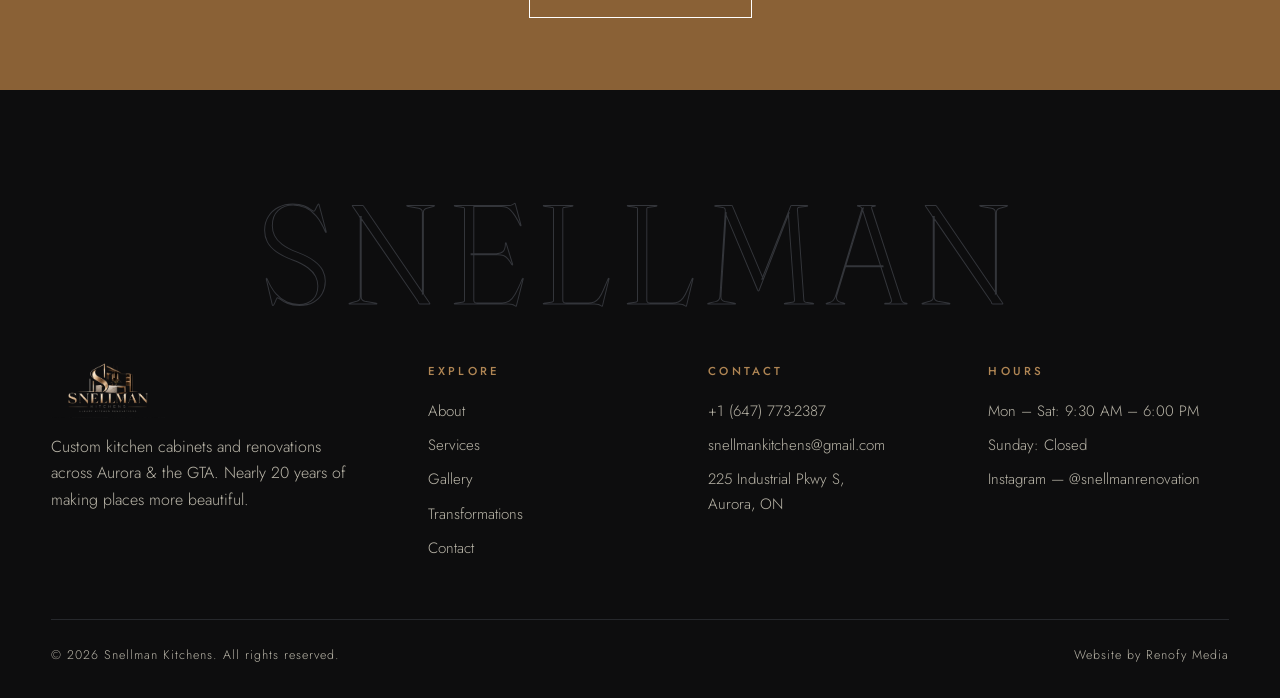
==== commit 669cd39c: "Mobile hero: left-aligned full-width text (revert centering)" ====
--- a/about.html
+++ b/about.html
@@ -9,7 +9,7 @@
 <link rel="preconnect" href="https://fonts.gstatic.com" crossorigin>
 <link href="https://fonts.googleapis.com/css2?family=Fraunces:ital,opsz,wght@0,9..144,400;0,9..144,500;0,9..144,600;1,9..144,400;1,9..144,500&family=Jost:wght@300;400;500&display=swap" rel="stylesheet">
 <link rel="icon" href="assets/img/favicon.png">
-<link rel="stylesheet" href="assets/css/style4.css">
+<link rel="stylesheet" href="assets/css/style5.css">
 </head>
 <body>
 <div class="grain"></div>
--- a/assets/css/style5.css
+++ b/assets/css/style5.css
@@ -0,0 +1,334 @@
+/* Snellman Kitchens — modern transitional · grey/white/wood/black */
+:root{
+  --ivory:#F5F3EC; --paper:#FBFAF6; --ink:#18191B; --charcoal:#232527;
+  --grey:#6F7073; --soft:#A9A8A2; --line:#E3E0D5; --line-dark:#33353A;
+  --oak:#B08654; --oak-deep:#8A6136; --black:#0D0D0E;
+  --serif:'Fraunces',Georgia,serif; --sans:'Jost',Helvetica,Arial,sans-serif;
+  --ease:cubic-bezier(.22,.8,.24,1);
+}
+*{margin:0;padding:0;box-sizing:border-box}
+html{scroll-behavior:smooth}
+body{font-family:var(--sans);background:var(--ivory);color:var(--ink);line-height:1.65;font-weight:300;overflow-x:hidden;-webkit-font-smoothing:antialiased}
+body.locked{overflow:hidden}
+::selection{background:var(--oak);color:#fff}
+img{max-width:100%;display:block}
+a{color:inherit;text-decoration:none}
+.wrap{width:min(1240px,92vw);margin:0 auto}
+h1,h2,h3,.serif{font-family:var(--serif);font-weight:500;line-height:1.08;letter-spacing:-.01em}
+.eyebrow{font-size:.72rem;letter-spacing:.34em;text-transform:uppercase;color:var(--oak-deep);font-weight:500;margin-bottom:1.1rem}
+.lead{font-size:clamp(1.02rem,1.6vw,1.25rem);color:var(--grey);max-width:60ch}
+.sec{padding:clamp(4.5rem,8vw,7.5rem) 0}
+.sec-head{max-width:760px;margin-bottom:clamp(2.2rem,4vw,3.4rem)}
+.sec-head h2{font-size:clamp(2rem,4.4vw,3.3rem);margin-bottom:.8rem}
+.sec-head h2 em{font-style:italic;color:var(--oak-deep)}
+
+.brand img{height:46px;width:auto;display:block}
+.loader-logo{height:72px;width:auto;max-width:80vw}
+.foot-brand img{height:56px;width:auto;max-width:100%}
+@media(max-width:820px){.brand img{height:38px}.loader-logo{height:56px}}
+
+/* ---------- texture / cursor / overlays ---------- */
+.grain{position:fixed;inset:0;z-index:120;pointer-events:none;opacity:.05;
+  background-image:url("data:image/svg+xml,%3Csvg xmlns='http://www.w3.org/2000/svg' width='140' height='140'%3E%3Cfilter id='n'%3E%3CfeTurbulence type='fractalNoise' baseFrequency='.9' numOctaves='2'/%3E%3C/filter%3E%3Crect width='140' height='140' filter='url(%23n)' opacity='.6'/%3E%3C/svg%3E")}
+#cursor{position:fixed;top:0;left:0;width:14px;height:14px;border-radius:50%;background:var(--oak);z-index:200;pointer-events:none;mix-blend-mode:multiply;transform:translate(-50%,-50%);transition:width .3s var(--ease),height .3s var(--ease),background .3s,opacity .3s;opacity:0}
+#cursor.on{opacity:1}
+#cursor.view{width:84px;height:84px;background:rgba(176,134,84,.92);mix-blend-mode:normal}
+#cursor.view::after{content:'VIEW';position:absolute;inset:0;display:flex;align-items:center;justify-content:center;color:#fff;font-size:.68rem;letter-spacing:.28em;font-weight:500}
+@media(hover:none){#cursor{display:none}}
+#loader{position:fixed;inset:0;background:var(--ink);z-index:300;display:flex;flex-direction:column;gap:1.4rem;align-items:center;justify-content:center;transition:opacity .7s var(--ease),visibility .7s}
+#loader.done{opacity:0;visibility:hidden}
+#loader .mark{color:var(--ivory);font-family:var(--serif);font-size:clamp(1.8rem,4vw,2.6rem);letter-spacing:.24em}
+#loader .mark small{display:block;font-family:var(--sans);font-size:.66rem;letter-spacing:.5em;color:var(--oak);margin-top:.6rem;text-align:center}
+#loader .bar{width:min(320px,60vw);height:2px;background:#33353a;overflow:hidden}
+#loader .bar span{display:block;height:100%;width:0;background:var(--oak);transition:width .3s}
+#wipe{position:fixed;inset:0;background:var(--oak-deep);z-index:250;transform:scaleY(0);transform-origin:top;pointer-events:none}
+#wipe.run{animation:wipe 1.1s var(--ease)}
+@keyframes wipe{0%{transform:scaleY(0);transform-origin:top}45%{transform:scaleY(1);transform-origin:top}55%{transform:scaleY(1);transform-origin:bottom}100%{transform:scaleY(0);transform-origin:bottom}}
+
+/* ---------- nav ---------- */
+#nav{position:fixed;top:0;left:0;right:0;z-index:100;transition:transform .5s var(--ease),background .4s,box-shadow .4s;padding:1.15rem 0}
+#nav .nav-inner{display:flex;align-items:center;justify-content:space-between;gap:1.5rem}
+#nav.scrolled{background:rgba(245,243,236,.94);backdrop-filter:blur(12px);box-shadow:0 1px 0 var(--line)}
+#nav.hidden{transform:translateY(-110%)}
+.brand{font-family:var(--serif);font-size:1.35rem;letter-spacing:.22em;color:var(--ink);display:flex;align-items:center;gap:.6rem}
+.brand b{font-weight:600}
+.brand small{font-family:var(--sans);font-size:.58rem;letter-spacing:.44em;color:var(--oak-deep);font-weight:500}
+.brand .rule{width:34px;height:2px;background:var(--oak)}
+.nav-links{display:flex;gap:2rem;list-style:none}
+.nav-links a{font-size:.82rem;letter-spacing:.18em;text-transform:uppercase;font-weight:400;position:relative;padding:.3rem 0;color:var(--charcoal)}
+.nav-links a::after{content:'';position:absolute;left:0;bottom:0;width:0;height:1px;background:var(--oak-deep);transition:width .35s var(--ease)}
+.nav-links a:hover::after,.nav-links a.active::after{width:100%}
+.nav-links a.active{color:var(--oak-deep)}
+.btn{display:inline-flex;align-items:center;gap:.7rem;padding:.95rem 2rem;border:1px solid var(--ink);font-size:.78rem;letter-spacing:.22em;text-transform:uppercase;font-weight:500;color:var(--ink);background:transparent;cursor:pointer;transition:all .35s var(--ease);position:relative;overflow:hidden}
+.btn.solid{background:var(--ink);color:var(--ivory)}
+.btn.oak{background:var(--oak);border-color:var(--oak);color:#fff}
+.btn:hover{background:var(--oak-deep);border-color:var(--oak-deep);color:#fff;transform:translateY(-2px)}
+.btn.magnetic{will-change:transform}
+#burger{display:none;background:none;border:0;cursor:pointer;flex-direction:column;gap:6px;padding:.5rem}
+#burger span{width:26px;height:2px;background:var(--ink);transition:.35s var(--ease)}
+#mobileMenu{position:fixed;inset:0;background:var(--ink);z-index:99;display:flex;flex-direction:column;align-items:center;justify-content:center;gap:1.2rem;opacity:0;visibility:hidden;transition:.45s var(--ease)}
+#mobileMenu.open{opacity:1;visibility:visible}
+#mobileMenu a{color:var(--ivory);font-family:var(--serif);font-size:2rem}
+#mobileMenu a:hover{color:var(--oak)}
+
+/* ---------- hero ---------- */
+.hero{position:relative;min-height:100svh;display:flex;align-items:flex-end;overflow:hidden;background:var(--ink);color:var(--ivory)}
+.hero-bg{position:absolute;inset:-8% 0;background-size:cover;background-position:center;will-change:transform;transform:scale(1.06)}
+.hero-veil{position:absolute;inset:0;background:linear-gradient(100deg,rgba(13,13,14,.74) 0%,rgba(13,13,14,.42) 42%,rgba(13,13,14,.10) 72%),linear-gradient(180deg,rgba(13,13,14,.38) 0%,rgba(13,13,14,.10) 42%,rgba(13,13,14,.80) 100%)}
+.hero h1{text-shadow:0 2px 26px rgba(0,0,0,.45)}
+.hero .lead{text-shadow:0 1px 14px rgba(0,0,0,.5)}
+.hero-content{position:relative;z-index:2;padding:9rem 0 3.2rem;width:min(1240px,92vw);margin:0 auto}
+.hero .eyebrow{color:var(--oak)}
+.hero h1{font-size:clamp(2.9rem,7.4vw,6rem);color:#fff;max-width:14ch}
+.hero h1 em{font-style:italic;color:var(--oak)}
+.hero h1 .line{display:block;overflow:hidden}
+.hero h1 .line>span{display:inline-block;transform:translateY(110%);animation:riseUp 1.1s var(--ease) forwards}
+.hero h1 .line:nth-child(2)>span{animation-delay:.14s}
+@keyframes riseUp{to{transform:translateY(0)}}
+.hero .lead{color:#D8D5CB;margin:1.4rem 0 2.2rem}
+.hero-ctas{display:flex;gap:1rem;flex-wrap:wrap}
+.hero-ctas .btn{border-color:rgba(255,255,255,.5);color:#fff}
+.hero-ctas .btn.solid{background:#fff;border-color:#fff;color:var(--ink)}
+.hero-ctas .btn:hover{background:var(--oak);border-color:var(--oak);color:#fff}
+.hero-foot{position:relative;z-index:2;border-top:1px solid rgba(255,255,255,.16);padding:1.3rem 0;margin-top:3rem}
+.hero-foot .wrap{display:flex;justify-content:space-between;align-items:center;gap:1rem}
+.stars{color:var(--oak);letter-spacing:.2em;margin-right:.7rem}
+.hero-foot{color:#CFCBC0;font-size:.86rem;letter-spacing:.12em;text-transform:uppercase}
+.scroll-hint{display:flex;align-items:center;gap:.7rem}
+.scroll-hint::after{content:'';width:44px;height:1px;background:var(--oak);animation:hint 2s var(--ease) infinite}
+@keyframes hint{0%,100%{transform:scaleX(.4);transform-origin:left}50%{transform:scaleX(1);transform-origin:left}}
+
+/* ---------- marquee ---------- */
+.marquee{background:var(--ink);color:var(--ivory);overflow:hidden;padding:1.15rem 0;border-top:1px solid #2c2e33}
+.marquee .track{display:flex;gap:3.5rem;width:max-content;animation:slide 30s linear infinite;font-size:.8rem;letter-spacing:.32em;text-transform:uppercase;color:#B9B5A8}
+.marquee .track i{color:var(--oak);font-style:normal}
+@keyframes slide{to{transform:translateX(-50%)}}
+
+/* ---------- intro split ---------- */
+.split{display:grid;grid-template-columns:1fr 1fr;gap:clamp(2rem,5vw,4.5rem);align-items:center}
+.split .ph{position:relative;overflow:hidden}
+.split .ph img{width:100%;height:100%;object-fit:cover;aspect-ratio:4/5;transition:transform 1.2s var(--ease)}
+.split .ph:hover img{transform:scale(1.045)}
+.split .ph .tag{position:absolute;left:1.2rem;bottom:1.2rem;background:rgba(13,13,14,.82);color:#fff;font-size:.72rem;letter-spacing:.24em;text-transform:uppercase;padding:.7rem 1.1rem;backdrop-filter:blur(6px)}
+.stats{display:grid;grid-template-columns:repeat(4,1fr);gap:1px;background:var(--line);border:1px solid var(--line);margin-top:clamp(3rem,6vw,5rem)}
+.stat{background:var(--paper);padding:2.2rem 1.4rem;text-align:center}
+.stat .num{font-family:var(--serif);font-size:clamp(2rem,3.6vw,3rem);color:var(--ink)}
+.stat .num sup{color:var(--oak-deep);font-size:.6em}
+.stat p{font-size:.74rem;letter-spacing:.2em;text-transform:uppercase;color:var(--grey);margin-top:.5rem}
+
+/* ---------- services cards ---------- */
+.svc-grid{display:grid;grid-template-columns:repeat(3,1fr);gap:1.4rem}
+.svc{position:relative;overflow:hidden;background:var(--charcoal);color:#fff;min-height:480px;display:flex;align-items:flex-end;cursor:pointer}
+.svc .bg{position:absolute;inset:0;background-size:cover;background-position:center;transition:transform 1.1s var(--ease),filter .8s}
+.svc::after{content:'';position:absolute;inset:0;background:linear-gradient(180deg,rgba(13,13,14,.05) 30%,rgba(13,13,14,.88) 100%)}
+.svc:hover .bg{transform:scale(1.06)}
+.svc .tx{position:relative;z-index:2;padding:2.2rem}
+.svc .n{font-size:.72rem;letter-spacing:.3em;color:var(--oak);margin-bottom:.8rem}
+.svc h3{font-size:1.7rem;margin-bottom:.7rem;color:#fff}
+.svc p{font-size:.94rem;color:#CFCCC2;max-height:0;opacity:0;overflow:hidden;transition:max-height .6s var(--ease),opacity .5s,margin .5s}
+.svc:hover p{max-height:140px;opacity:1;margin-top:.4rem}
+.svc .go{position:relative;z-index:2;margin:0 2.2rem 2.2rem 0;align-self:flex-end;font-size:.74rem;letter-spacing:.26em;color:#fff;display:flex;align-items:center;gap:.6rem}
+.svc .go::after{content:'→';color:var(--oak);transition:transform .35s}
+.svc:hover .go::after{transform:translateX(8px)}
+
+/* ---------- feature rows (services page) ---------- */
+.feat{display:grid;grid-template-columns:1fr 1fr;gap:clamp(2rem,5vw,4.5rem);align-items:center;padding:clamp(2.5rem,5vw,4rem) 0;border-top:1px solid var(--line)}
+.feat:first-of-type{border-top:0}
+.feat.flip>.ph{order:2}
+.feat .ph{overflow:hidden}
+.feat .ph img{width:100%;aspect-ratio:16/11;object-fit:cover;transition:transform 1.2s var(--ease)}
+.feat .ph:hover img{transform:scale(1.05)}
+.feat h3{font-size:clamp(1.6rem,3vw,2.4rem);margin:.6rem 0 1rem}
+.feat p{color:var(--grey);margin-bottom:1rem;max-width:52ch}
+.feat ul{list-style:none;margin:1.2rem 0 1.6rem}
+.feat ul li{padding:.55rem 0 .55rem 1.8rem;position:relative;font-size:.95rem;color:var(--charcoal)}
+.feat ul li::before{content:'';position:absolute;left:0;top:1.05rem;width:12px;height:12px;border:1.5px solid var(--oak-deep);transform:rotate(45deg)}
+.chiprow{display:flex;flex-wrap:wrap;gap:.6rem;margin:1rem 0 1.4rem}
+.chip{font-size:.72rem;letter-spacing:.18em;text-transform:uppercase;border:1px solid var(--line);padding:.55rem 1rem;color:var(--grey);background:var(--paper)}
+
+/* ---------- dark band ---------- */
+.band{background:var(--ink);color:var(--ivory);position:relative;overflow:hidden}
+.band .sec-head h2{color:#fff}
+.band .lead{color:#B9B5A8}
+.band .eyebrow{color:var(--oak)}
+
+/* ---------- process ---------- */
+.steps{display:grid;grid-template-columns:repeat(4,1fr);gap:1.4rem;counter-reset:step}
+.step{border-top:2px solid var(--oak);padding-top:1.6rem}
+.step::before{counter-increment:step;content:'0' counter(step);font-family:var(--serif);font-size:2.6rem;color:var(--oak)}
+.step h4{font-family:var(--serif);font-size:1.3rem;margin:.8rem 0 .6rem;font-weight:500}
+.step p{font-size:.92rem;color:var(--grey)}
+
+/* ---------- gallery ---------- */
+.g-grid{display:grid;grid-template-columns:repeat(3,1fr);gap:1.1rem}
+.g-item{position:relative;overflow:hidden;cursor:pointer;background:var(--charcoal)}
+.g-item img{width:100%;height:100%;object-fit:cover;aspect-ratio:4/3;transition:transform 1s var(--ease),filter .6s}
+.g-item:hover img{transform:scale(1.07)}
+.g-item .cap{position:absolute;left:0;right:0;bottom:0;padding:2.4rem 1.4rem 1.2rem;background:linear-gradient(transparent,rgba(13,13,14,.85));color:#fff;font-size:.8rem;letter-spacing:.16em;text-transform:uppercase;opacity:0;transform:translateY(12px);transition:.45s var(--ease)}
+.g-item:hover .cap{opacity:1;transform:none}
+.g-item.tall img{aspect-ratio:3/4}
+.filters{display:flex;gap:.7rem;flex-wrap:wrap;margin-bottom:2rem}
+.filters button{background:none;border:1px solid var(--line);padding:.7rem 1.4rem;font-family:var(--sans);font-size:.74rem;letter-spacing:.2em;text-transform:uppercase;cursor:pointer;color:var(--grey);transition:.3s}
+.filters button.on,.filters button:hover{background:var(--ink);border-color:var(--ink);color:#fff}
+#lightbox{position:fixed;inset:0;z-index:220;background:rgba(13,13,14,.94);display:flex;align-items:center;justify-content:center;opacity:0;visibility:hidden;transition:.4s}
+#lightbox.open{opacity:1;visibility:visible}
+#lightbox img{max-width:90vw;max-height:84vh;object-fit:contain;box-shadow:0 30px 80px rgba(0,0,0,.5)}
+#lightbox .lb-cap{position:absolute;bottom:2rem;left:0;right:0;text-align:center;color:#fff;font-size:.82rem;letter-spacing:.22em;text-transform:uppercase}
+#lightbox .lb-x{position:absolute;top:1.6rem;right:2rem;color:#fff;font-size:2rem;background:none;border:0;cursor:pointer}
+#lightbox .lb-nav{position:absolute;top:50%;transform:translateY(-50%);background:none;border:1px solid rgba(255,255,255,.4);color:#fff;width:52px;height:52px;border-radius:50%;cursor:pointer;font-size:1.3rem;transition:.3s}
+#lightbox .lb-nav:hover{background:var(--oak);border-color:var(--oak)}
+#lightbox .prev{left:1.6rem}#lightbox .next{right:1.6rem}
+
+/* ---------- reviews ---------- */
+.rev-shell{position:relative;max-width:860px;margin:0 auto;text-align:center}
+.rev-track{overflow:hidden}
+.rev{display:none;padding:0 1rem}
+.rev.on{display:block;animation:fadeUp .6s var(--ease)}
+@keyframes fadeUp{from{opacity:0;transform:translateY(24px)}to{opacity:1;transform:none}}
+.rev .q{font-family:var(--serif);font-size:clamp(1.35rem,2.8vw,2.1rem);line-height:1.4;font-style:italic}
+.rev .who{margin-top:1.6rem;font-size:.78rem;letter-spacing:.26em;text-transform:uppercase;color:var(--grey)}
+.rev .stars{margin-bottom:1.4rem;display:block;font-size:1.1rem}
+.rev-dots{display:flex;gap:.7rem;justify-content:center;margin-top:2rem}
+.rev-dots button{width:34px;height:3px;background:var(--line);border:0;cursor:pointer;transition:.3s}
+.rev-dots button.on{background:var(--oak-deep)}
+.rev-card{background:var(--paper);border:1px solid var(--line);padding:2.4rem;text-align:left}
+.rev-card .stars{margin-bottom:1rem}
+.rev-card p{font-style:italic;font-family:var(--serif);font-size:1.12rem;line-height:1.6;margin-bottom:1.2rem}
+.rev-card .who{font-size:.74rem;letter-spacing:.24em;text-transform:uppercase;color:var(--grey)}
+.rev-grid{display:grid;grid-template-columns:repeat(2,1fr);gap:1.4rem}
+.cta-band{background:var(--oak-deep);color:#fff;text-align:center;padding:clamp(3rem,6vw,4.5rem) 1.5rem}
+.cta-band h3{font-size:clamp(1.7rem,3.6vw,2.6rem);margin-bottom:1rem;color:#fff}
+.cta-band p{color:#EDE6D6;max-width:56ch;margin:0 auto 1.8rem}
+.cta-band .btn{border-color:#fff;color:#fff}
+.cta-band .btn:hover{background:#fff;color:var(--oak-deep);border-color:#fff}
+
+/* ---------- faq ---------- */
+.faq{border-top:1px solid var(--line)}
+.faq-item{border-bottom:1px solid var(--line)}
+.faq-q{width:100%;background:none;border:0;display:flex;justify-content:space-between;align-items:center;gap:1rem;padding:1.5rem .2rem;cursor:pointer;font-family:var(--serif);font-size:1.25rem;text-align:left;color:var(--ink)}
+.faq-q .pm{font-family:var(--sans);font-size:1.6rem;color:var(--oak-deep);transition:transform .4s var(--ease);flex-shrink:0}
+.faq-item.open .faq-q .pm{transform:rotate(45deg)}
+.faq-a{max-height:0;overflow:hidden;transition:max-height .5s var(--ease)}
+.faq-a p{padding:0 .2rem 1.6rem;color:var(--grey);max-width:70ch}
+
+/* ---------- contact ---------- */
+.contact-grid{display:grid;grid-template-columns:1fr 1.1fr;gap:clamp(2rem,5vw,4rem);align-items:start}
+.info-card{background:var(--ink);color:var(--ivory);padding:clamp(2rem,4vw,3rem)}
+.info-card h3{color:#fff;font-size:1.7rem;margin-bottom:1.4rem}
+.info-row{display:flex;gap:1.1rem;padding:1.1rem 0;border-top:1px solid #33353a;align-items:flex-start}
+.info-row:first-of-type{border-top:0}
+.info-row .ic{width:42px;height:42px;flex-shrink:0;border:1px solid var(--oak);display:flex;align-items:center;justify-content:center;color:var(--oak);font-size:1.05rem}
+.info-row b{display:block;font-size:.72rem;letter-spacing:.26em;text-transform:uppercase;color:var(--oak);margin-bottom:.3rem;font-weight:500}
+.info-row a,.info-row span.v{color:#EDEBE2;font-size:1.02rem}
+.info-row a:hover{color:var(--oak)}
+form.quote .frow{display:grid;grid-template-columns:1fr 1fr;gap:1.1rem}
+.field{margin-bottom:1.15rem}
+.field label{display:block;font-size:.72rem;letter-spacing:.24em;text-transform:uppercase;color:var(--grey);margin-bottom:.55rem}
+.field input,.field select,.field textarea{width:100%;background:var(--paper);border:1px solid var(--line);padding:.95rem 1.1rem;font-family:var(--sans);font-size:1rem;color:var(--ink);transition:border .3s;appearance:none}
+.field textarea{min-height:140px;resize:vertical}
+.field input:focus,.field select:focus,.field textarea:focus{outline:none;border-color:var(--oak-deep)}
+.form-note{font-size:.82rem;color:var(--soft);margin-top:1rem}
+#formMsg{display:none;margin-top:1.2rem;padding:1.1rem 1.3rem;background:#EAF3E7;border:1px solid #BFD8B4;color:#2E5B26;font-size:.95rem}
+.map{margin-top:clamp(2.5rem,5vw,4rem);border:1px solid var(--line)}
+.map iframe{width:100%;height:380px;border:0;display:block;filter:grayscale(1) contrast(1.05)}
+
+/* ---------- footer ---------- */
+footer{background:var(--black);color:#B9B5A8;padding:clamp(3.5rem,6vw,5rem) 0 2rem}
+.foot-grid{display:grid;grid-template-columns:1.4fr 1fr 1fr 1fr;gap:2.5rem;margin-bottom:3rem}
+.foot-brand{font-family:var(--serif);color:#fff;font-size:1.5rem;letter-spacing:.2em;margin-bottom:1rem}
+.foot-brand small{display:block;font-family:var(--sans);font-size:.6rem;letter-spacing:.44em;color:var(--oak);margin-top:.4rem}
+footer h5{font-size:.72rem;letter-spacing:.28em;text-transform:uppercase;color:var(--oak);margin-bottom:1.1rem;font-weight:500}
+footer ul{list-style:none}
+footer li{margin-bottom:.6rem;font-size:.94rem}
+footer a:hover{color:#fff}
+.foot-base{border-top:1px solid #26282c;padding-top:1.6rem;display:flex;justify-content:space-between;gap:1rem;flex-wrap:wrap;font-size:.78rem;letter-spacing:.08em}
+.giant{font-family:var(--serif);font-size:clamp(3.4rem,11vw,10rem);line-height:1;color:transparent;-webkit-text-stroke:1px #33353a;text-align:center;letter-spacing:.08em;margin:1rem 0 2.4rem;user-select:none;white-space:nowrap;overflow:hidden}
+
+/* ---------- page hero (subpages) ---------- */
+.p-hero{position:relative;background:var(--ink);color:#fff;padding:11rem 0 4.5rem;overflow:hidden}
+.p-hero .bg{position:absolute;inset:0;background-size:cover;background-position:center;opacity:.34}
+.p-hero .veil{position:absolute;inset:0;background:linear-gradient(180deg,rgba(13,13,14,.55),rgba(13,13,14,.25))}
+.p-hero .wrap{position:relative;z-index:2}
+.p-hero h1{font-size:clamp(2.4rem,5.6vw,4.4rem);color:#fff;max-width:16ch}
+.p-hero h1 em{font-style:italic;color:var(--oak)}
+.p-hero .crumbs{font-size:.74rem;letter-spacing:.26em;text-transform:uppercase;color:#B9B5A8;margin-bottom:1.2rem}
+.p-hero .crumbs a:hover{color:#fff}
+.p-hero .lead{color:#CFCBC0;margin-top:1.2rem}
+
+/* ---------- reveal anim ---------- */
+.rv{opacity:0;transform:translateY(36px);transition:opacity .9s var(--ease),transform .9s var(--ease)}
+.rv.in{opacity:1;transform:none}
+.rv-d1{transition-delay:.12s}.rv-d2{transition-delay:.24s}.rv-d3{transition-delay:.36s}
+
+/* ---------- responsive ---------- */
+@media(max-width:1020px){
+  .svc-grid{grid-template-columns:1fr 1fr}
+  .g-grid{grid-template-columns:1fr 1fr}
+  .steps{grid-template-columns:1fr 1fr}
+  .stats{grid-template-columns:1fr 1fr}
+  .foot-grid{grid-template-columns:1fr 1fr}
+}
+@media(max-width:820px){
+  .nav-links,.nav-cta{display:none}
+  #burger{display:flex}
+  .split,.contact-grid,.feat{grid-template-columns:1fr}
+  .feat.flip>.ph{order:0}
+  .svc-grid,.g-grid,.rev-grid{grid-template-columns:1fr}
+  .steps{grid-template-columns:1fr}
+  form.quote .frow{grid-template-columns:1fr}
+  .foot-grid{grid-template-columns:1fr}
+  .hero-ctas .btn{width:100%;justify-content:center}
+  /* mobile hero: left-aligned but full-width */
+  .hero-content{padding:8rem 0 2.6rem}
+  .hero h1{max-width:20ch;font-size:clamp(2.6rem,11.5vw,4rem)}
+  .hero .lead{max-width:46ch}
+  .hero-veil{background:linear-gradient(180deg,rgba(13,13,14,.58) 0%,rgba(13,13,14,.34) 46%,rgba(13,13,14,.84) 100%)}
+}
+@media(prefers-reduced-motion:reduce){
+  *,*::before,*::after{animation-duration:.001s!important;transition-duration:.001s!important}
+  .rv{opacity:1;transform:none}
+  .hero h1 .line>span{transform:none}
+}
+
+/* ================= luxury pass ================= */
+html{scroll-behavior:smooth}
+/* film grain */
+body::after{content:'';position:fixed;inset:-50%;z-index:200;pointer-events:none;opacity:.045;
+background-image:url("data:image/svg+xml,%3Csvg xmlns='http://www.w3.org/2000/svg' width='240' height='240'%3E%3Cfilter id='n'%3E%3CfeTurbulence type='fractalNoise' baseFrequency='0.9' numOctaves='2'/%3E%3C/filter%3E%3Crect width='240' height='240' filter='url(%23n)' opacity='1'/%3E%3C/svg%3E");
+animation:grain 9s steps(6) infinite}
+@keyframes grain{0%,100%{transform:translate(0,0)}20%{transform:translate(-4%,3%)}40%{transform:translate(3%,-4%)}60%{transform:translate(-3%,-2%)}80%{transform:translate(4%,3%)}}
+/* cinematic hero zoom */
+.hero-bg{animation:kenburns 26s ease-in-out infinite alternate}
+@keyframes kenburns{from{transform:scale(1.06)}to{transform:scale(1.16)}}
+/* liquid gold shimmer on accent words */
+.hero h1 em{background:linear-gradient(110deg,#b98d4e 15%,#f4e3ba 38%,#fff8e7 50%,#f4e3ba 62%,#b98d4e 85%);background-size:220% auto;-webkit-background-clip:text;background-clip:text;color:transparent;animation:shine 7s linear infinite}
+@keyframes shine{to{background-position:220% center}}
+/* buttery reveals */
+.rv{filter:blur(8px);transition:opacity 1s var(--ease),transform 1s var(--ease),filter 1s var(--ease)}
+.rv.in{filter:blur(0)}
+/* button gold sweep */
+.btn{z-index:0}
+.btn::before{content:'';position:absolute;inset:0;background:linear-gradient(110deg,var(--oak-deep),var(--oak));transform:scaleX(0);transform-origin:left;transition:transform .55s var(--ease);z-index:-1}
+.btn:hover::before{transform:scaleX(1)}
+.btn:hover{background:transparent;border-color:var(--oak-deep)}
+.btn.solid::before{background:linear-gradient(110deg,#8a6a38,var(--oak))}
+.hero-ctas .btn:hover{color:#fff;border-color:var(--oak-deep)}
+/* eyebrow hairlines */
+.eyebrow{display:flex;align-items:center;gap:.9rem}
+.eyebrow::before{content:'';width:2.6rem;height:1px;background:var(--oak)}
+.sec-head[style*="center"] .eyebrow{justify-content:center}
+.sec-head[style*="center"] .eyebrow::after{content:'';width:2.6rem;height:1px;background:var(--oak)}
+/* gallery hover cinema */
+.g-item{overflow:hidden}
+.g-item img{transition:transform 1.2s var(--ease),filter 1.2s var(--ease)}
+.g-item:hover img{transform:scale(1.08)}
+.g-item .cap{transition:transform .5s var(--ease, ease),background .5s}
+.g-item:hover .cap{background:rgba(13,13,14,.88)}
+/* parallax images */
+[data-plx]{will-change:transform;transform:scale(1.14)}
+/* stat number glow on count */
+.stat .num{transition:color .4s}
+@media(prefers-reduced-motion:reduce){
+  .hero-bg{animation:none}.hero h1 em{animation:none}
+  body::after{animation:none}.rv{filter:none}
+}
